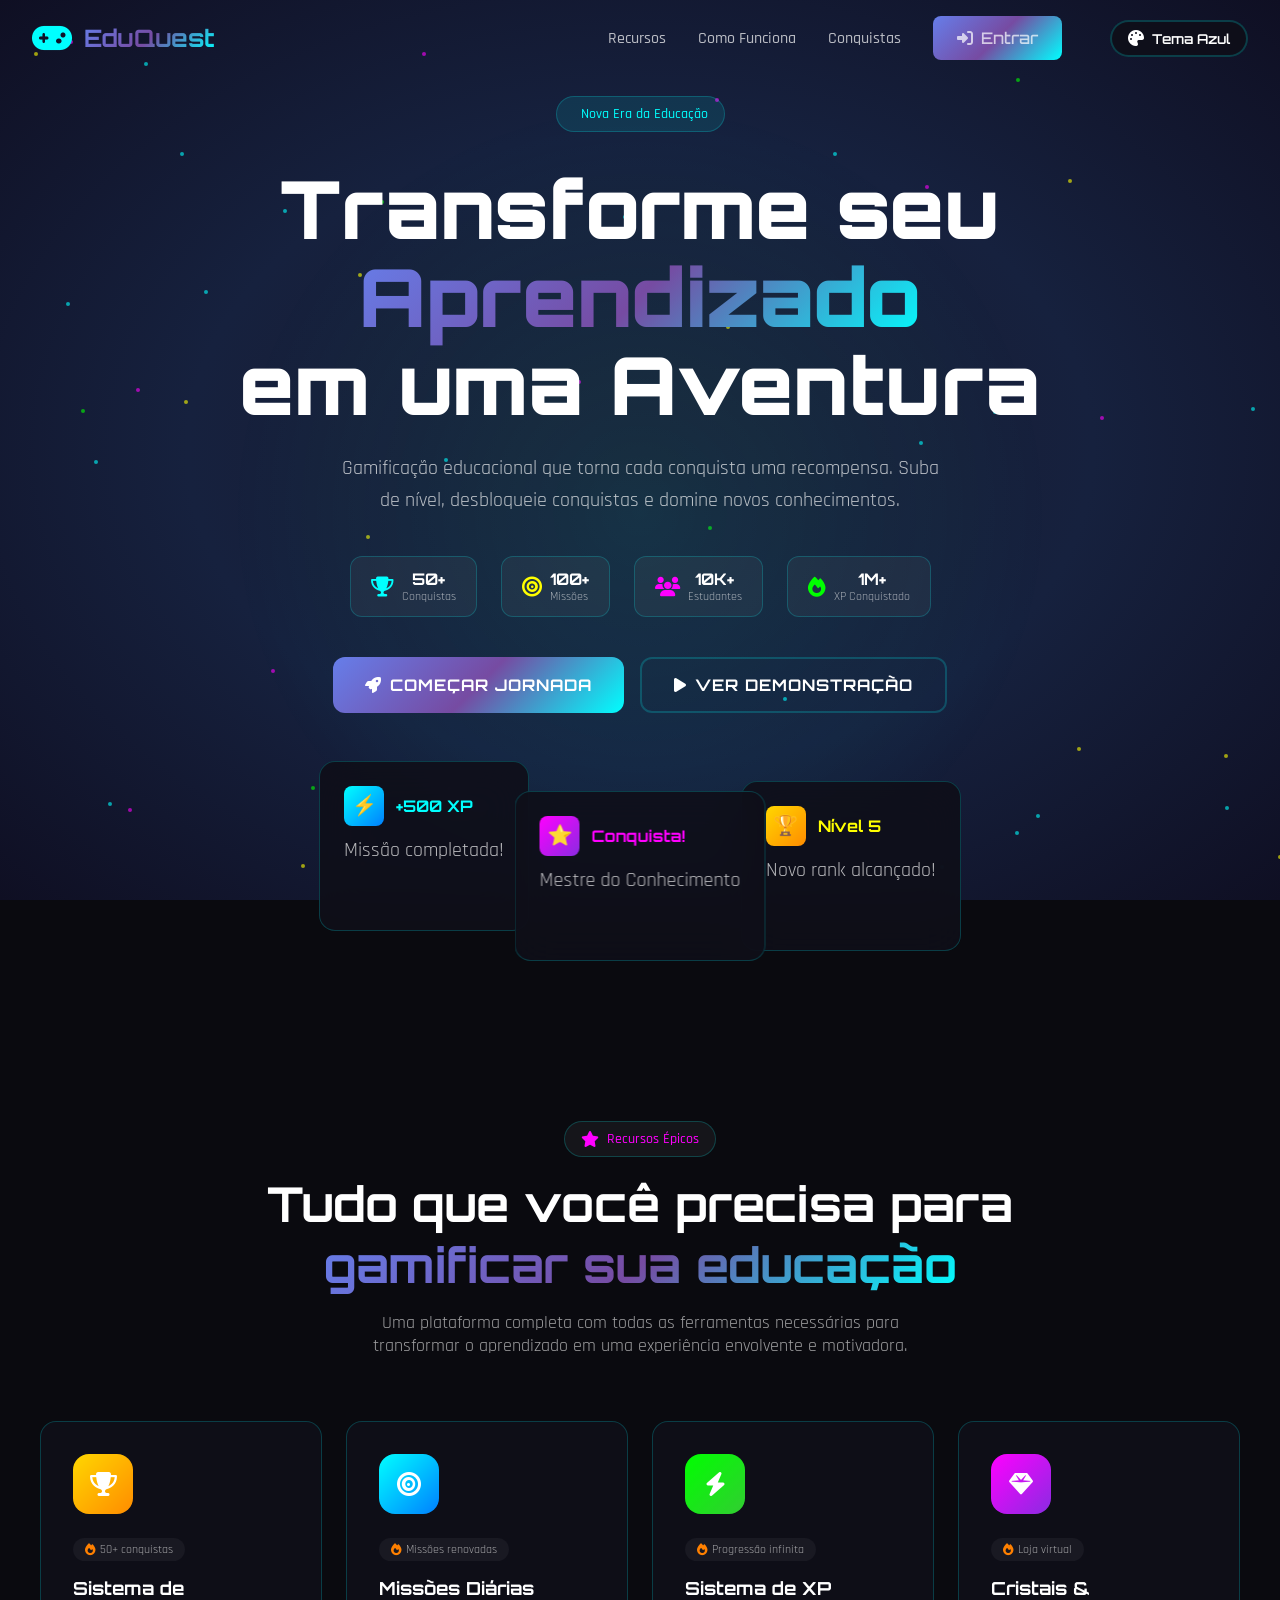
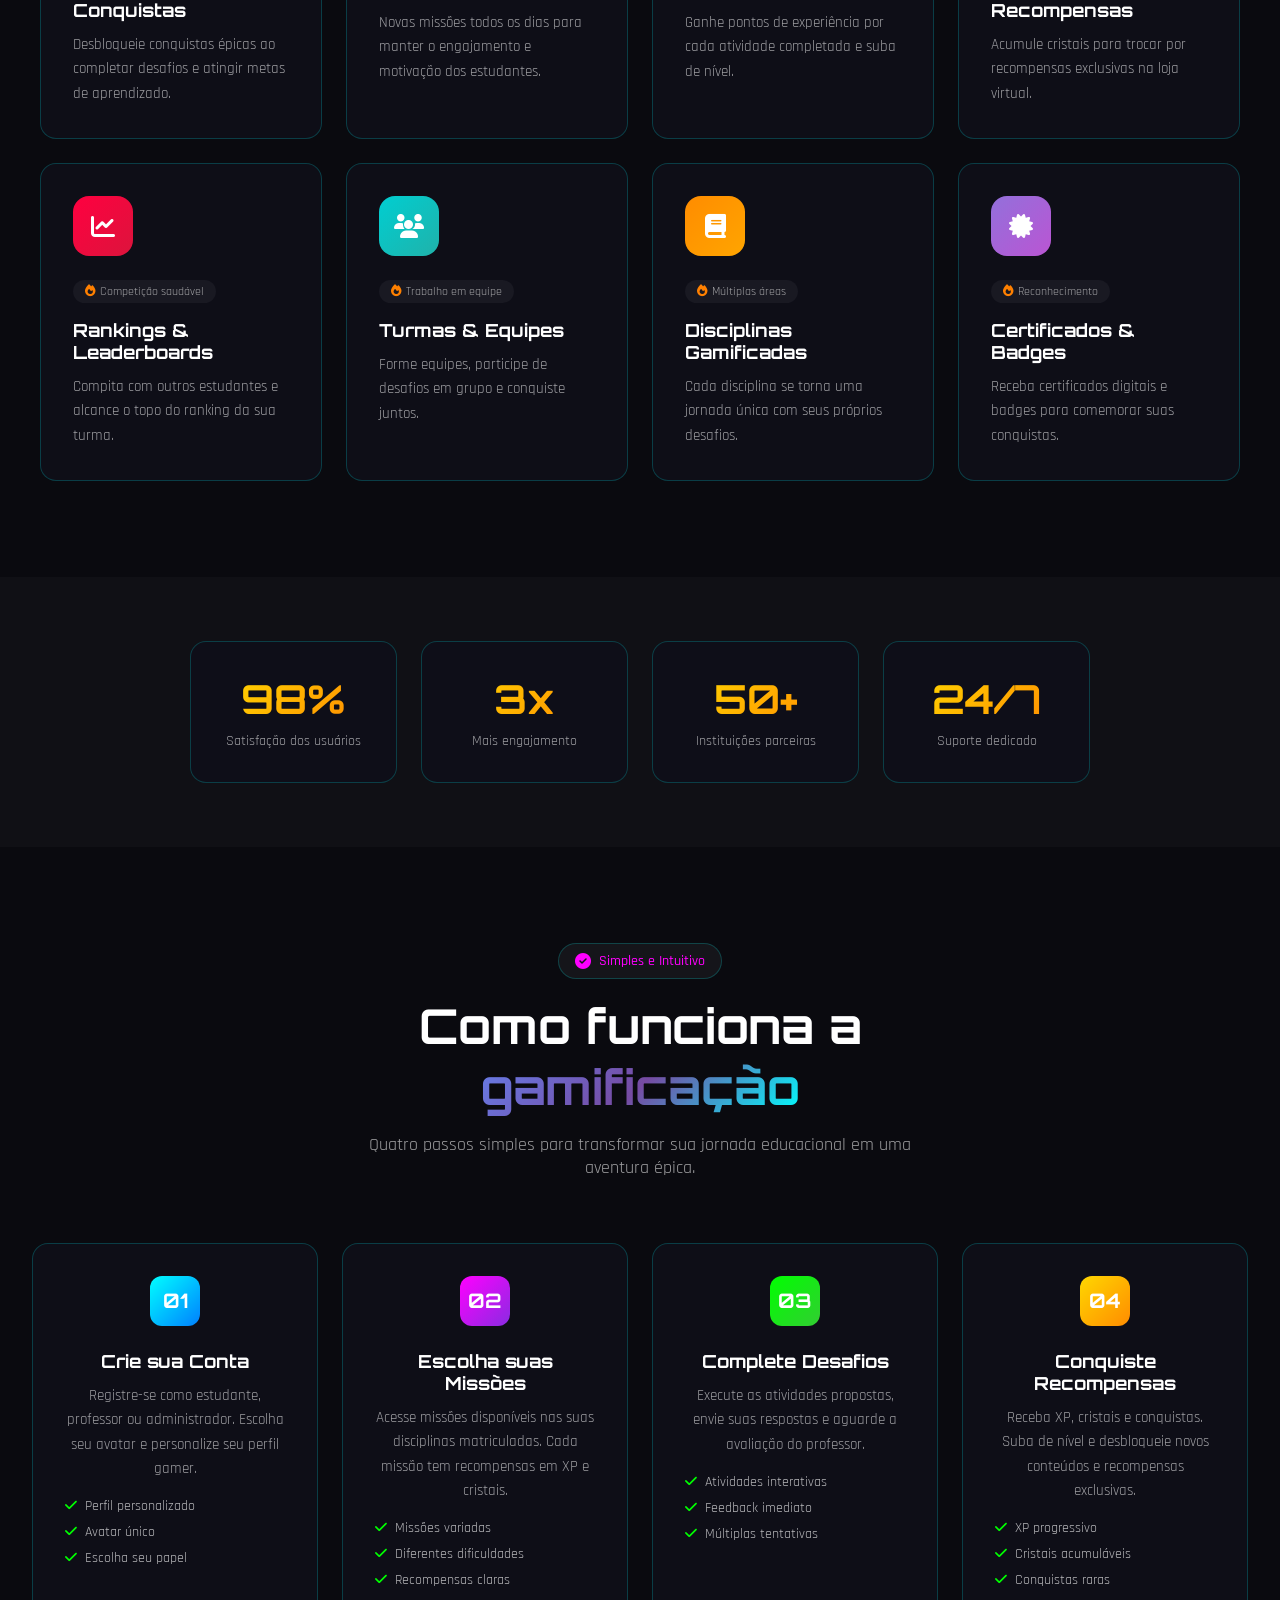
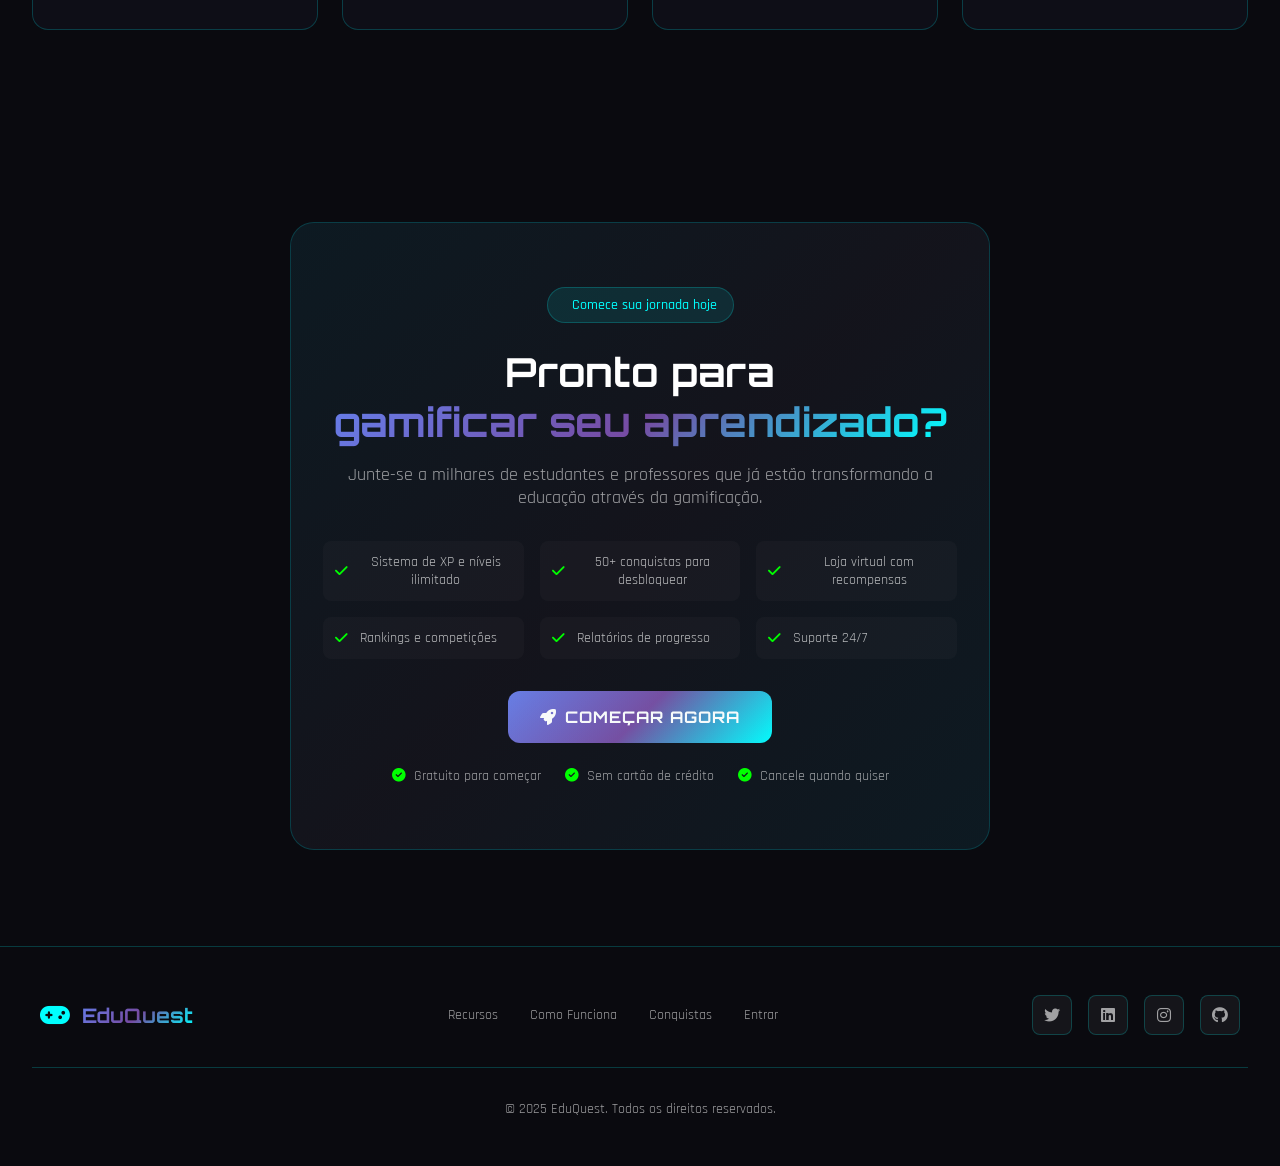
==== static/index.html @ 3d69f69c "Initial commit - EduQuest system" ====
<!DOCTYPE html>
<html lang="pt-BR">
<head>
    <meta charset="UTF-8">
    <meta name="viewport" content="width=device-width, initial-scale=1.0">
    <title>EduQuest - Gamificação Educacional</title>
    <link href="https://fonts.googleapis.com/css2?family=Orbitron:wght@400;500;600;700;800;900&family=Rajdhani:wght@300;400;500;600;700&display=swap" rel="stylesheet">
    <link rel="stylesheet" href="https://cdnjs.cloudflare.com/ajax/libs/font-awesome/6.4.0/css/all.min.css">
    <style>
        /* ==================== THEME VARIABLES ==================== */

        @import url('https://fonts.googleapis.com/css2?family=Orbitron:wght@400;500;600;700;800;900&family=Rajdhani:wght@300;400;500;600;700&display=swap');

        :root {
            /* Default Blue Theme */
            --primary-neon: #00ffff;
            --secondary-neon: #ff00ff;
            --accent-neon: #ffff00;
            --success-neon: #00ff00;
            --danger-neon: #ff0040;
            --warning-neon: #ff8000;
            --bg-dark: #0a0a0f;
            --bg-darker: #050508;
            --bg-card: rgba(15, 15, 25, 0.9);
            --text-primary: #ffffff;
            --text-secondary: rgba(255, 255, 255, 0.7);
            --text-muted: rgba(255, 255, 255, 0.6);
            --border-color: rgba(0, 255, 255, 0.2);
            --gradient-primary: linear-gradient(135deg, #667eea 0%, #764ba2 50%, #00ffff 100%);
            --gradient-gold: linear-gradient(135deg, #ffd700, #ff8c00);
            --gradient-cyan: linear-gradient(135deg, #00ffff, #0080ff);
            --gradient-green: linear-gradient(135deg, #00ff00, #32cd32);
            --gradient-purple: linear-gradient(135deg, #ff00ff, #8a2be2);
            --gradient-red: linear-gradient(135deg, #ff0040, #dc143c);
            --gradient-teal: linear-gradient(135deg, #00ced1, #20b2aa);
            --gradient-orange: linear-gradient(135deg, #ff8c00, #ffa500);
            --gradient-violet: linear-gradient(135deg, #9370db, #ba55d3);
            --bg-particles: radial-gradient(ellipse at center, #1a1a2e 0%, #16213e 50%, #0f0f23 100%);
            --hero-glow: rgba(0, 255, 255, 0.1);
            --font-primary: 'Orbitron', monospace;
            --font-secondary: 'Rajdhani', sans-serif;
        }

        /* Military Brazil Theme */
        [data-theme="military"] {
            --primary-neon: #00C853;
            --secondary-neon: #FFEA00;
            --accent-neon: #FFEA00;
            --success-neon: #00C853;
            --danger-neon: #8B0000;
            --warning-neon: #D2691E;
            --bg-dark: #1a2612;
            --bg-darker: #0f140a;
            --bg-card: rgba(35, 50, 25, 0.9);
            --text-primary: #ffffff;
            --text-secondary: rgba(255, 255, 255, 0.85);
            --text-muted: rgba(255, 255, 255, 0.75);
            --border-color: rgba(0, 200, 83, 0.6);
            --gradient-primary: linear-gradient(135deg, #00C853 0%, #007A33 50%, #FFEA00 100%);
            --gradient-gold: linear-gradient(135deg, #FFEA00, #D4A017);
            --gradient-cyan: linear-gradient(135deg, #00C853, #6B8E3B);
            --gradient-green: linear-gradient(135deg, #00C853, #00ff41);
            --gradient-purple: linear-gradient(135deg, #A65E2E, #7A5230);
            --gradient-red: linear-gradient(135deg, #8B0000, #A52A2A);
            --gradient-teal: linear-gradient(135deg, #6B8E3B, #4B5320);
            --gradient-orange: linear-gradient(135deg, #D2691E, #D2B48C);
            --gradient-violet: linear-gradient(135deg, #8B7355, #A0522D);
            --bg-particles: radial-gradient(ellipse at center, #2a3e2a 0%, #1a2a1a 50%, #0f1a0f 100%);
            --hero-glow: rgba(0, 200, 83, 0.25);
        }

        /* Light Theme */
        [data-theme="light"] {
            --primary-neon: #00A651;
            --secondary-neon: #FFD700;
            --accent-neon: #FFD700;
            --success-neon: #00A651;
            --danger-neon: #CD5C5C;
            --warning-neon: #D2691E;
            --bg-dark: #F5F5DC;
            --bg-darker: #E8E4C9;
            --bg-card: rgba(255, 255, 250, 0.95);
            --text-primary: #2C3E2C;
            --text-secondary: rgba(44, 62, 44, 0.85);
            --text-muted: rgba(44, 62, 44, 0.75);
            --border-color: rgba(0, 166, 81, 0.3);
            --gradient-primary: linear-gradient(135deg, #00A651 0%, #007A33 40%, #FFD700 100%);
            --gradient-gold: linear-gradient(135deg, #FFD700, #FFED4A);
            --gradient-cyan: linear-gradient(135deg, #00A651, #6B8E23);
            --gradient-green: linear-gradient(135deg, #00A651, #00D46A);
            --gradient-purple: linear-gradient(135deg, #A0522D, #8B7355);
            --gradient-red: linear-gradient(135deg, #CD5C5C, #A0522D);
            --gradient-teal: linear-gradient(135deg, #6B8E23, #9ACD32);
            --gradient-orange: linear-gradient(135deg, #D2691E, #F4A460);
            --gradient-violet: linear-gradient(135deg, #C3B091, #D2B48C);
            --bg-particles: linear-gradient(135deg, #F5F5DC 0%, #E8E4C9 25%, #D4C4A0 50%, #C3B091 75%, #B8A88A 100%);
            --hero-glow: rgba(0, 166, 81, 0.15);
        }

        * {
            margin: 0;
            padding: 0;
            box-sizing: border-box;
        }

        html {
            scroll-behavior: smooth;
        }

        body {
            font-family: var(--font-secondary);
            background: var(--bg-dark);
            color: var(--text-primary);
            overflow-x: hidden;
            min-height: 100vh;
            transition: background 0.5s ease, color 0.5s ease;
        }

        /* ==================== THEME TOGGLE BUTTON ==================== */
        .theme-toggle {
            background: var(--bg-card);
            border: 2px solid var(--border-color);
            border-radius: 50px;
            padding: 0.5rem 1rem;
            cursor: pointer;
            display: flex;
            align-items: center;
            gap: 0.5rem;
            font-family: var(--font-primary);
            font-size: 0.85rem;
            font-weight: 600;
            color: var(--text-primary);
            transition: all 0.3s ease;
            backdrop-filter: blur(10px);
            margin-left: 1rem;
        }

        .theme-toggle:hover {
            transform: scale(1.05);
            box-shadow: 0 0 20px var(--border-color);
        }

        .theme-toggle i {
            font-size: 1rem;
        }

        /* ==================== PARTICLES BACKGROUND ==================== */
        .particles-container {
            position: fixed;
            top: 0;
            left: 0;
            width: 100%;
            height: 100%;
            z-index: 0;
            pointer-events: none;
            background: var(--bg-particles);
            transition: background 0.5s ease;
        }

        .particle {
            position: absolute;
            width: 4px;
            height: 4px;
            background: var(--primary-neon);
            border-radius: 50%;
            opacity: 0.6;
            animation: float 6s ease-in-out infinite;
        }

        @keyframes float {
            0%, 100% { transform: translateY(0px); opacity: 0.6; }
            50% { transform: translateY(-20px); opacity: 1; }
        }

        /* ==================== NAVIGATION ==================== */
        nav {
            position: fixed;
            top: 0;
            left: 0;
            right: 0;
            z-index: 50;
            transition: all 0.5s ease;
            padding: 1rem 2rem;
        }

        nav.scrolled {
            background: var(--bg-card);
            backdrop-filter: blur(20px);
            border-bottom: 1px solid var(--border-color);
        }

        .nav-container {
            max-width: 1400px;
            margin: 0 auto;
            display: flex;
            align-items: center;
            justify-content: space-between;
        }

        .logo {
            display: flex;
            align-items: center;
            gap: 0.75rem;
        }

        .logo i {
            font-size: 2rem;
            color: var(--primary-neon);
            animation: pulse 2s ease-in-out infinite;
        }

        @keyframes pulse {
            0%, 100% { transform: scale(1); }
            50% { transform: scale(1.1); }
        }

        .logo span {
            font-family: var(--font-primary);
            font-size: 1.5rem;
            font-weight: 700;
            background: var(--gradient-primary);
            -webkit-background-clip: text;
            background-clip: text;
            -webkit-text-fill-color: transparent;
        }

        .nav-links {
            display: flex;
            align-items: center;
            gap: 2rem;
        }

        .nav-links a {
            color: var(--text-secondary);
            text-decoration: none;
            font-weight: 500;
            transition: all 0.3s ease;
            position: relative;
        }

        .nav-links a:hover {
            color: var(--primary-neon);
        }

        .nav-links a::after {
            content: '';
            position: absolute;
            bottom: -5px;
            left: 0;
            width: 0;
            height: 2px;
            background: var(--primary-neon);
            transition: width 0.3s ease;
        }

        .nav-links a:hover::after {
            width: 100%;
        }

        .btn-login {
            padding: 0.75rem 1.5rem;
            background: var(--gradient-primary);
            color: #fff;
            border: none;
            border-radius: 0.5rem;
            font-family: var(--font-primary);
            font-weight: 600;
            text-decoration: none;
            display: inline-flex;
            align-items: center;
            gap: 0.5rem;
            transition: all 0.3s ease;
            cursor: pointer;
        }

        .btn-login:hover {
            box-shadow: 0 0 30px var(--border-color);
            transform: translateY(-2px);
        }

        /* ==================== HERO SECTION ==================== */
        .hero {
            min-height: 100vh;
            display: flex;
            align-items: center;
            justify-content: center;
            position: relative;
            padding: 6rem 2rem 4rem;
            overflow: hidden;
        }

        .hero::before {
            content: '';
            position: absolute;
            top: 0;
            left: 0;
            right: 0;
            bottom: 0;
            background: radial-gradient(circle at 50% 50%, var(--hero-glow) 0%, transparent 50%);
            pointer-events: none;
        }

        .hero-content {
            text-align: center;
            max-width: 900px;
            position: relative;
            z-index: 1;
        }

        .hero-badge {
            display: inline-flex;
            align-items: center;
            gap: 0.5rem;
            padding: 0.5rem 1rem;
            background: var(--hero-glow);
            border: 1px solid var(--border-color);
            border-radius: 2rem;
            margin-bottom: 2rem;
            animation: fadeInUp 0.8s ease;
        }

        .hero-badge i {
            color: var(--primary-neon);
        }

        .hero-badge span {
            font-size: 0.9rem;
            color: var(--primary-neon);
            font-weight: 500;
        }

        .hero h1 {
            font-family: var(--font-primary);
            font-size: clamp(2.5rem, 8vw, 5rem);
            font-weight: 900;
            margin-bottom: 1.5rem;
            line-height: 1.1;
            animation: fadeInUp 0.8s ease 0.1s both;
        }

        .hero h1 .gradient-text {
            background: var(--gradient-primary);
            -webkit-background-clip: text;
            background-clip: text;
            -webkit-text-fill-color: transparent;
            animation: neonFlicker 2s infinite;
        }

        @keyframes neonFlicker {
            0%, 100% { opacity: 1; }
            50% { opacity: 0.9; }
            75% { opacity: 0.95; }
        }

        .hero p {
            font-size: 1.25rem;
            color: var(--text-secondary);
            max-width: 600px;
            margin: 0 auto 2.5rem;
            line-height: 1.6;
            animation: fadeInUp 0.8s ease 0.2s both;
        }

        .hero-stats {
            display: flex;
            justify-content: center;
            gap: 1.5rem;
            margin-bottom: 2.5rem;
            flex-wrap: wrap;
            animation: fadeInUp 0.8s ease 0.3s both;
        }

        .hero-stat {
            display: flex;
            align-items: center;
            gap: 0.5rem;
            padding: 0.75rem 1.25rem;
            background: rgba(128, 128, 128, 0.1);
            border: 1px solid var(--border-color);
            border-radius: 0.75rem;
        }

        .hero-stat i {
            font-size: 1.25rem;
        }

        .hero-stat:nth-child(1) i { color: var(--primary-neon); }
        .hero-stat:nth-child(2) i { color: var(--accent-neon); }
        .hero-stat:nth-child(3) i { color: var(--secondary-neon); }
        .hero-stat:nth-child(4) i { color: var(--success-neon); }

        .hero-stat .value {
            font-family: var(--font-primary);
            font-weight: 700;
            font-size: 1rem;
        }

        .hero-stat .label {
            font-size: 0.75rem;
            color: var(--text-muted);
        }

        .hero-buttons {
            display: flex;
            justify-content: center;
            gap: 1rem;
            flex-wrap: wrap;
            animation: fadeInUp 0.8s ease 0.4s both;
        }

        .btn-primary {
            padding: 1rem 2rem;
            background: var(--gradient-primary);
            color: #fff;
            border: none;
            border-radius: 0.75rem;
            font-family: var(--font-primary);
            font-weight: 700;
            font-size: 1rem;
            text-decoration: none;
            display: inline-flex;
            align-items: center;
            gap: 0.5rem;
            transition: all 0.3s ease;
            cursor: pointer;
            text-transform: uppercase;
            letter-spacing: 1px;
        }

        .btn-primary:hover {
            box-shadow: 0 10px 40px var(--border-color);
            transform: translateY(-3px);
        }

        .btn-secondary {
            padding: 1rem 2rem;
            background: transparent;
            color: var(--text-primary);
            border: 2px solid var(--border-color);
            border-radius: 0.75rem;
            font-family: var(--font-primary);
            font-weight: 700;
            font-size: 1rem;
            text-decoration: none;
            display: inline-flex;
            align-items: center;
            gap: 0.5rem;
            transition: all 0.3s ease;
            cursor: pointer;
            text-transform: uppercase;
            letter-spacing: 1px;
        }

        .btn-secondary:hover {
            border-color: var(--secondary-neon);
            box-shadow: 0 0 20px var(--border-color);
        }

        /* ==================== FLOATING CARDS ==================== */
        .floating-cards {
            position: relative;
            height: 200px;
            margin-top: 3rem;
            animation: fadeInUp 0.8s ease 0.5s both;
        }

        .float-card {
            position: absolute;
            background: var(--bg-card);
            border: 1px solid var(--border-color);
            border-radius: 1rem;
            padding: 1.5rem;
            backdrop-filter: blur(20px);
            animation: floatCard 6s ease-in-out infinite;
        }

        .float-card:nth-child(1) {
            left: 10%;
            top: 0;
            animation-delay: 0s;
        }

        .float-card:nth-child(2) {
            right: 10%;
            top: 20px;
            animation-delay: 2s;
        }

        .float-card:nth-child(3) {
            left: 50%;
            transform: translateX(-50%);
            bottom: 0;
            animation-delay: 4s;
        }

        @keyframes floatCard {
            0%, 100% { transform: translateY(0); }
            50% { transform: translateY(-20px); }
        }

        .float-card-header {
            display: flex;
            align-items: center;
            gap: 0.75rem;
            margin-bottom: 0.5rem;
        }

        .float-card-icon {
            width: 40px;
            height: 40px;
            border-radius: 0.5rem;
            display: flex;
            align-items: center;
            justify-content: center;
            font-size: 1.25rem;
        }

        .float-card:nth-child(1) .float-card-icon {
            background: var(--gradient-cyan);
        }

        .float-card:nth-child(2) .float-card-icon {
            background: var(--gradient-gold);
        }

        .float-card:nth-child(3) .float-card-icon {
            background: var(--gradient-purple);
        }

        .float-card-title {
            font-family: var(--font-primary);
            font-weight: 700;
            color: var(--primary-neon);
        }

        .float-card-text {
            font-size: 0.875rem;
            color: var(--text-muted);
        }

        /* ==================== FEATURES SECTION ==================== */
        .features {
            padding: 6rem 2rem;
            position: relative;
        }

        .section-header {
            text-align: center;
            margin-bottom: 4rem;
        }

        .section-badge {
            display: inline-flex;
            align-items: center;
            gap: 0.5rem;
            padding: 0.5rem 1rem;
            background: rgba(128, 128, 128, 0.1);
            border: 1px solid var(--border-color);
            border-radius: 2rem;
            margin-bottom: 1rem;
        }

        .section-badge i {
            color: var(--secondary-neon);
        }

        .section-badge span {
            font-size: 0.9rem;
            color: var(--secondary-neon);
            font-weight: 500;
        }

        .section-header h2 {
            font-family: var(--font-primary);
            font-size: clamp(2rem, 5vw, 3rem);
            font-weight: 700;
            margin-bottom: 1rem;
        }

        .section-header h2 span {
            background: var(--gradient-primary);
            -webkit-background-clip: text;
            background-clip: text;
            -webkit-text-fill-color: transparent;
        }

        .section-header p {
            font-size: 1.125rem;
            color: var(--text-muted);
            max-width: 600px;
            margin: 0 auto;
        }

        .features-grid {
            display: grid;
            grid-template-columns: repeat(auto-fit, minmax(280px, 1fr));
            gap: 1.5rem;
            max-width: 1200px;
            margin: 0 auto;
        }

        .feature-card {
            background: var(--bg-card);
            border: 1px solid var(--border-color);
            border-radius: 1rem;
            padding: 2rem;
            transition: all 0.3s ease;
            position: relative;
            overflow: hidden;
        }

        .feature-card:hover {
            border-color: var(--primary-neon);
            box-shadow: 0 10px 40px var(--border-color);
            transform: translateY(-5px);
        }

        .feature-card::before {
            content: '';
            position: absolute;
            inset: 0;
            background: linear-gradient(135deg, var(--card-color) 0%, transparent 100%);
            opacity: 0;
            transition: opacity 0.3s ease;
        }

        .feature-card:hover::before {
            opacity: 0.1;
        }

        .feature-icon {
            width: 60px;
            height: 60px;
            border-radius: 1rem;
            display: flex;
            align-items: center;
            justify-content: center;
            font-size: 1.5rem;
            margin-bottom: 1.5rem;
            position: relative;
            z-index: 1;
        }

        .feature-card:nth-child(1) .feature-icon { background: var(--gradient-gold); }
        .feature-card:nth-child(2) .feature-icon { background: var(--gradient-cyan); }
        .feature-card:nth-child(3) .feature-icon { background: var(--gradient-green); }
        .feature-card:nth-child(4) .feature-icon { background: var(--gradient-purple); }
        .feature-card:nth-child(5) .feature-icon { background: var(--gradient-red); }
        .feature-card:nth-child(6) .feature-icon { background: var(--gradient-teal); }
        .feature-card:nth-child(7) .feature-icon { background: var(--gradient-orange); }
        .feature-card:nth-child(8) .feature-icon { background: var(--gradient-violet); }

        .feature-badge {
            display: inline-flex;
            align-items: center;
            gap: 0.25rem;
            padding: 0.25rem 0.75rem;
            background: rgba(128, 128, 128, 0.1);
            border-radius: 1rem;
            font-size: 0.75rem;
            color: var(--text-muted);
            margin-bottom: 1rem;
        }

        .feature-badge i {
            color: var(--warning-neon);
        }

        .feature-card h3 {
            font-family: var(--font-primary);
            font-size: 1.125rem;
            font-weight: 700;
            margin-bottom: 0.75rem;
            position: relative;
            z-index: 1;
        }

        .feature-card p {
            font-size: 0.95rem;
            color: var(--text-muted);
            line-height: 1.6;
            position: relative;
            z-index: 1;
        }

        /* ==================== STATS SECTION ==================== */
        .stats-section {
            padding: 4rem 2rem;
            background: rgba(128, 128, 128, 0.05);
        }

        .stats-grid {
            display: grid;
            grid-template-columns: repeat(auto-fit, minmax(200px, 1fr));
            gap: 1.5rem;
            max-width: 900px;
            margin: 0 auto;
        }

        .stat-card {
            text-align: center;
            padding: 2rem;
            background: var(--bg-card);
            border: 1px solid var(--border-color);
            border-radius: 1rem;
        }

        .stat-card .value {
            font-family: var(--font-primary);
            font-size: 2.5rem;
            font-weight: 700;
            background: var(--gradient-gold);
            -webkit-background-clip: text;
            background-clip: text;
            -webkit-text-fill-color: transparent;
            margin-bottom: 0.5rem;
        }

        .stat-card .label {
            font-size: 0.9rem;
            color: var(--text-muted);
        }

        /* ==================== HOW IT WORKS ==================== */
        .how-it-works {
            padding: 6rem 2rem;
            position: relative;
        }

        .steps-container {
            max-width: 1000px;
            margin: 0 auto;
        }

        .steps-grid {
            display: grid;
            grid-template-columns: repeat(auto-fit, minmax(250px, 1fr));
            gap: 1.5rem;
            margin-top: 3rem;
        }

        .step-card {
            background: var(--bg-card);
            border: 1px solid var(--border-color);
            border-radius: 1rem;
            padding: 2rem;
            text-align: center;
            transition: all 0.3s ease;
        }

        .step-card:hover {
            border-color: var(--primary-neon);
            transform: translateY(-5px);
        }

        .step-number {
            width: 50px;
            height: 50px;
            background: var(--gradient-cyan);
            border-radius: 0.75rem;
            display: flex;
            align-items: center;
            justify-content: center;
            font-family: var(--font-primary);
            font-weight: 700;
            font-size: 1.25rem;
            margin: 0 auto 1.5rem;
        }

        .step-card h3 {
            font-family: var(--font-primary);
            font-size: 1.125rem;
            font-weight: 700;
            margin-bottom: 0.75rem;
        }

        .step-card p {
            font-size: 0.95rem;
            color: var(--text-muted);
            line-height: 1.6;
        }

        .step-features {
            margin-top: 1rem;
            text-align: left;
        }

        .step-feature {
            display: flex;
            align-items: center;
            gap: 0.5rem;
            font-size: 0.85rem;
            color: var(--text-secondary);
            margin-bottom: 0.5rem;
        }

        .step-feature i {
            color: var(--success-neon);
        }

        /* ==================== CTA SECTION ==================== */
        .cta-section {
            padding: 6rem 2rem;
            position: relative;
        }

        .cta-container {
            max-width: 700px;
            margin: 0 auto;
            text-align: center;
            background: var(--bg-card);
            border: 1px solid var(--border-color);
            border-radius: 1.5rem;
            padding: 4rem 2rem;
            position: relative;
            overflow: hidden;
        }

        .cta-container::before {
            content: '';
            position: absolute;
            inset: 0;
            background: linear-gradient(135deg, var(--hero-glow), rgba(128, 128, 128, 0.1), var(--hero-glow));
            opacity: 0.5;
        }

        .cta-badge {
            display: inline-flex;
            align-items: center;
            gap: 0.5rem;
            padding: 0.5rem 1rem;
            background: var(--hero-glow);
            border: 1px solid var(--border-color);
            border-radius: 2rem;
            margin-bottom: 1.5rem;
            position: relative;
            z-index: 1;
        }

        .cta-badge i {
            color: var(--primary-neon);
        }

        .cta-badge span {
            font-size: 0.9rem;
            color: var(--primary-neon);
            font-weight: 500;
        }

        .cta-container h2 {
            font-family: var(--font-primary);
            font-size: clamp(1.75rem, 4vw, 2.5rem);
            font-weight: 700;
            margin-bottom: 1rem;
            position: relative;
            z-index: 1;
        }

        .cta-container h2 span {
            background: var(--gradient-primary);
            -webkit-background-clip: text;
            background-clip: text;
            -webkit-text-fill-color: transparent;
        }

        .cta-container > p {
            font-size: 1.125rem;
            color: var(--text-muted);
            margin-bottom: 2rem;
            position: relative;
            z-index: 1;
        }

        .cta-benefits {
            display: grid;
            grid-template-columns: repeat(auto-fit, minmax(200px, 1fr));
            gap: 1rem;
            margin-bottom: 2rem;
            position: relative;
            z-index: 1;
        }

        .cta-benefit {
            display: flex;
            align-items: center;
            gap: 0.75rem;
            padding: 0.75rem;
            background: rgba(128, 128, 128, 0.05);
            border-radius: 0.5rem;
            font-size: 0.9rem;
            color: var(--text-secondary);
        }

        .cta-benefit i {
            color: var(--success-neon);
        }

        .cta-form {
            display: flex;
            gap: 1rem;
            max-width: 400px;
            margin: 0 auto 1.5rem;
            position: relative;
            z-index: 1;
        }

        .cta-form input {
            flex: 1;
            padding: 1rem 1.25rem;
            background: rgba(128, 128, 128, 0.1);
            border: 1px solid var(--border-color);
            border-radius: 0.75rem;
            color: var(--text-primary);
            font-size: 1rem;
        }

        .cta-form input::placeholder {
            color: var(--text-muted);
        }

        .cta-form input:focus {
            outline: none;
            border-color: var(--primary-neon);
        }

        .cta-trust {
            display: flex;
            justify-content: center;
            gap: 1.5rem;
            flex-wrap: wrap;
            position: relative;
            z-index: 1;
        }

        .cta-trust span {
            display: flex;
            align-items: center;
            gap: 0.5rem;
            font-size: 0.85rem;
            color: var(--text-muted);
        }

        .cta-trust i {
            color: var(--success-neon);
        }

        /* ==================== FOOTER ==================== */
        footer {
            padding: 3rem 2rem;
            border-top: 1px solid var(--border-color);
        }

        .footer-content {
            max-width: 1200px;
            margin: 0 auto;
            display: flex;
            justify-content: space-between;
            align-items: center;
            flex-wrap: wrap;
            gap: 1.5rem;
        }

        .footer-logo {
            display: flex;
            align-items: center;
            gap: 0.75rem;
        }

        .footer-logo i {
            font-size: 1.5rem;
            color: var(--primary-neon);
        }

        .footer-logo span {
            font-family: var(--font-primary);
            font-size: 1.25rem;
            font-weight: 700;
            background: var(--gradient-primary);
            -webkit-background-clip: text;
            background-clip: text;
            -webkit-text-fill-color: transparent;
        }

        .footer-links {
            display: flex;
            gap: 2rem;
        }

        .footer-links a {
            color: var(--text-muted);
            text-decoration: none;
            font-size: 0.9rem;
            transition: color 0.3s ease;
        }

        .footer-links a:hover {
            color: var(--primary-neon);
        }

        .footer-social {
            display: flex;
            gap: 1rem;
        }

        .footer-social a {
            width: 40px;
            height: 40px;
            background: rgba(128, 128, 128, 0.1);
            border: 1px solid var(--border-color);
            border-radius: 0.5rem;
            display: flex;
            align-items: center;
            justify-content: center;
            color: var(--text-muted);
            text-decoration: none;
            transition: all 0.3s ease;
        }

        .footer-social a:hover {
            border-color: var(--primary-neon);
            color: var(--primary-neon);
        }

        .footer-bottom {
            text-align: center;
            padding-top: 2rem;
            margin-top: 2rem;
            border-top: 1px solid var(--border-color);
            color: var(--text-muted);
            font-size: 0.85rem;
        }

        /* ==================== ANIMATIONS ==================== */
        @keyframes fadeInUp {
            from {
                opacity: 0;
                transform: translateY(30px);
            }
            to {
                opacity: 1;
                transform: translateY(0);
            }
        }

        /* ==================== RESPONSIVE ==================== */
        @media (max-width: 768px) {
            .nav-links {
                display: none;
            }

            .hero {
                padding: 5rem 1.5rem 3rem;
            }

            .hero-stats {
                gap: 0.75rem;
            }

            .hero-stat {
                padding: 0.5rem 0.75rem;
            }

            .hero-buttons {
                flex-direction: column;
                align-items: center;
            }

            .floating-cards {
                display: none;
            }

            .features,
            .how-it-works,
            .cta-section {
                padding: 4rem 1.5rem;
            }

            .cta-form {
                flex-direction: column;
            }

            .footer-content {
                flex-direction: column;
                text-align: center;
            }

            .footer-links {
                flex-wrap: wrap;
                justify-content: center;
            }
        }

        /* ==================== SCROLLBAR ==================== */
        ::-webkit-scrollbar {
            width: 8px;
        }

        ::-webkit-scrollbar-track {
            background: var(--bg-darker);
        }

        ::-webkit-scrollbar-thumb {
            background: var(--gradient-primary);
            border-radius: 4px;
        }

        ::-webkit-scrollbar-thumb:hover {
            background: var(--primary-neon);
        }

        /* ==================== SELECTION ==================== */
        ::selection {
            background: var(--primary-neon);
            color: var(--bg-dark);
        }
    </style>
</head>
<body>
    <!-- Particles Background -->
    <div id="particles-container" class="particles-container"></div>

    <!-- Navigation -->
    <nav id="navbar">
        <div class="nav-container">
            <div class="logo">
                <i class="fas fa-gamepad"></i>
                <span>EduQuest</span>
            </div>
            <div class="nav-links">
                <a href="#features">Recursos</a>
                <a href="#how-it-works">Como Funciona</a>
                <a href="#achievements">Conquistas</a>
                <a href="app/index.html" class="btn-login">
                    <i class="fas fa-sign-in-alt"></i> Entrar
                </a>
                <button class="theme-toggle" id="themeToggle" onclick="toggleTheme()">
                    <i class="fas fa-palette"></i>
                    <span id="themeText">Tema Azul</span>
                </button>
            </div>
        </div>
    </nav>

    <!-- Hero Section -->
    <section class="hero">
        <div class="hero-content">
            <div class="hero-badge">
                <i class="fas fa-sparkles"></i>
                <span id="heroBadgeText">Nova Era da Educação</span>
            </div>

            <h1>
                <span id="heroTitle1">Transforme seu</span><br>
                <span class="gradient-text" id="heroTitle2">Aprendizado</span><br>
                <span id="heroTitle3">em uma Aventura</span>
            </h1>

            <p>Gamificação educacional que torna cada conquista uma recompensa. Suba de nível, desbloqueie conquistas e domine novos conhecimentos.</p>

            <div class="hero-stats">
                <div class="hero-stat">
                    <i class="fas fa-trophy"></i>
                    <div>
                        <div class="value">50+</div>
                        <div class="label">Conquistas</div>
                    </div>
                </div>
                <div class="hero-stat">
                    <i class="fas fa-bullseye"></i>
                    <div>
                        <div class="value">100+</div>
                        <div class="label">Missões</div>
                    </div>
                </div>
                <div class="hero-stat">
                    <i class="fas fa-users"></i>
                    <div>
                        <div class="value">10K+</div>
                        <div class="label">Estudantes</div>
                    </div>
                </div>
                <div class="hero-stat">
                    <i class="fas fa-fire"></i>
                    <div>
                        <div class="value">1M+</div>
                        <div class="label">XP Conquistado</div>
                    </div>
                </div>
            </div>

            <div class="hero-buttons">
                <a href="app/index.html" class="btn-primary">
                    <i class="fas fa-rocket"></i> Começar Jornada
                </a>
                <a href="#features" class="btn-secondary">
                    <i class="fas fa-play"></i> Ver Demonstração
                </a>
            </div>

            <!-- Floating Cards -->
            <div class="floating-cards">
                <div class="float-card">
                    <div class="float-card-header">
                        <div class="float-card-icon">⚡</div>
                        <span class="float-card-title">+500 XP</span>
                    </div>
                    <p class="float-card-text">Missão completada!</p>
                </div>
                <div class="float-card">
                    <div class="float-card-header">
                        <div class="float-card-icon">🏆</div>
                        <span class="float-card-title" style="color: var(--accent-neon);">Nível 5</span>
                    </div>
                    <p class="float-card-text">Novo rank alcançado!</p>
                </div>
                <div class="float-card">
                    <div class="float-card-header">
                        <div class="float-card-icon">⭐</div>
                        <span class="float-card-title" style="color: var(--secondary-neon);">Conquista!</span>
                    </div>
                    <p class="float-card-text">Mestre do Conhecimento</p>
                </div>
            </div>
        </div>
    </section>

    <!-- Features Section -->
    <section class="features" id="features">
        <div class="section-header">
            <div class="section-badge">
                <i class="fas fa-star"></i>
                <span>Recursos Épicos</span>
            </div>
            <h2>
                Tudo que você precisa para<br>
                <span>gamificar sua educação</span>
            </h2>
            <p>Uma plataforma completa com todas as ferramentas necessárias para transformar o aprendizado em uma experiência envolvente e motivadora.</p>
        </div>

        <div class="features-grid">
            <div class="feature-card">
                <div class="feature-icon">
                    <i class="fas fa-trophy"></i>
                </div>
                <div class="feature-badge">
                    <i class="fas fa-fire"></i>
                    <span>50+ conquistas</span>
                </div>
                <h3>Sistema de Conquistas</h3>
                <p>Desbloqueie conquistas épicas ao completar desafios e atingir metas de aprendizado.</p>
            </div>

            <div class="feature-card">
                <div class="feature-icon">
                    <i class="fas fa-bullseye"></i>
                </div>
                <div class="feature-badge">
                    <i class="fas fa-fire"></i>
                    <span>Missões renovadas</span>
                </div>
                <h3>Missões Diárias</h3>
                <p>Novas missões todos os dias para manter o engajamento e motivação dos estudantes.</p>
            </div>

            <div class="feature-card">
                <div class="feature-icon">
                    <i class="fas fa-bolt"></i>
                </div>
                <div class="feature-badge">
                    <i class="fas fa-fire"></i>
                    <span>Progressão infinita</span>
                </div>
                <h3>Sistema de XP</h3>
                <p>Ganhe pontos de experiência por cada atividade completada e suba de nível.</p>
            </div>

            <div class="feature-card">
                <div class="feature-icon">
                    <i class="fas fa-gem"></i>
                </div>
                <div class="feature-badge">
                    <i class="fas fa-fire"></i>
                    <span>Loja virtual</span>
                </div>
                <h3>Cristais & Recompensas</h3>
                <p>Acumule cristais para trocar por recompensas exclusivas na loja virtual.</p>
            </div>

            <div class="feature-card">
                <div class="feature-icon">
                    <i class="fas fa-chart-line"></i>
                </div>
                <div class="feature-badge">
                    <i class="fas fa-fire"></i>
                    <span>Competição saudável</span>
                </div>
                <h3>Rankings & Leaderboards</h3>
                <p>Compita com outros estudantes e alcance o topo do ranking da sua turma.</p>
            </div>

            <div class="feature-card">
                <div class="feature-icon">
                    <i class="fas fa-users"></i>
                </div>
                <div class="feature-badge">
                    <i class="fas fa-fire"></i>
                    <span>Trabalho em equipe</span>
                </div>
                <h3>Turmas & Equipes</h3>
                <p>Forme equipes, participe de desafios em grupo e conquiste juntos.</p>
            </div>

            <div class="feature-card">
                <div class="feature-icon">
                    <i class="fas fa-book"></i>
                </div>
                <div class="feature-badge">
                    <i class="fas fa-fire"></i>
                    <span>Múltiplas áreas</span>
                </div>
                <h3>Disciplinas Gamificadas</h3>
                <p>Cada disciplina se torna uma jornada única com seus próprios desafios.</p>
            </div>

            <div class="feature-card">
                <div class="feature-icon">
                    <i class="fas fa-certificate"></i>
                </div>
                <div class="feature-badge">
                    <i class="fas fa-fire"></i>
                    <span>Reconhecimento</span>
                </div>
                <h3>Certificados & Badges</h3>
                <p>Receba certificados digitais e badges para comemorar suas conquistas.</p>
            </div>
        </div>
    </section>

    <!-- Stats Section -->
    <section class="stats-section">
        <div class="stats-grid">
            <div class="stat-card">
                <div class="value">98%</div>
                <div class="label">Satisfação dos usuários</div>
            </div>
            <div class="stat-card">
                <div class="value">3x</div>
                <div class="label">Mais engajamento</div>
            </div>
            <div class="stat-card">
                <div class="value">50+</div>
                <div class="label">Instituições parceiras</div>
            </div>
            <div class="stat-card">
                <div class="value">24/7</div>
                <div class="label">Suporte dedicado</div>
            </div>
        </div>
    </section>

    <!-- How It Works Section -->
    <section class="how-it-works" id="how-it-works">
        <div class="section-header">
            <div class="section-badge">
                <i class="fas fa-check-circle"></i>
                <span>Simples e Intuitivo</span>
            </div>
            <h2>
                Como funciona a<br>
                <span>gamificação</span>
            </h2>
            <p>Quatro passos simples para transformar sua jornada educacional em uma aventura épica.</p>
        </div>

        <div class="steps-grid">
            <div class="step-card">
                <div class="step-number">01</div>
                <h3>Crie sua Conta</h3>
                <p>Registre-se como estudante, professor ou administrador. Escolha seu avatar e personalize seu perfil gamer.</p>
                <div class="step-features">
                    <div class="step-feature">
                        <i class="fas fa-check"></i>
                        <span>Perfil personalizado</span>
                    </div>
                    <div class="step-feature">
                        <i class="fas fa-check"></i>
                        <span>Avatar único</span>
                    </div>
                    <div class="step-feature">
                        <i class="fas fa-check"></i>
                        <span>Escolha seu papel</span>
                    </div>
                </div>
            </div>

            <div class="step-card">
                <div class="step-number" style="background: var(--gradient-purple);">02</div>
                <h3>Escolha suas Missões</h3>
                <p>Acesse missões disponíveis nas suas disciplinas matriculadas. Cada missão tem recompensas em XP e cristais.</p>
                <div class="step-features">
                    <div class="step-feature">
                        <i class="fas fa-check"></i>
                        <span>Missões variadas</span>
                    </div>
                    <div class="step-feature">
                        <i class="fas fa-check"></i>
                        <span>Diferentes dificuldades</span>
                    </div>
                    <div class="step-feature">
                        <i class="fas fa-check"></i>
                        <span>Recompensas claras</span>
                    </div>
                </div>
            </div>

            <div class="step-card">
                <div class="step-number" style="background: var(--gradient-green);">03</div>
                <h3>Complete Desafios</h3>
                <p>Execute as atividades propostas, envie suas respostas e aguarde a avaliação do professor.</p>
                <div class="step-features">
                    <div class="step-feature">
                        <i class="fas fa-check"></i>
                        <span>Atividades interativas</span>
                    </div>
                    <div class="step-feature">
                        <i class="fas fa-check"></i>
                        <span>Feedback imediato</span>
                    </div>
                    <div class="step-feature">
                        <i class="fas fa-check"></i>
                        <span>Múltiplas tentativas</span>
                    </div>
                </div>
            </div>

            <div class="step-card">
                <div class="step-number" style="background: var(--gradient-gold);">04</div>
                <h3>Conquiste Recompensas</h3>
                <p>Receba XP, cristais e conquistas. Suba de nível e desbloqueie novos conteúdos e recompensas exclusivas.</p>
                <div class="step-features">
                    <div class="step-feature">
                        <i class="fas fa-check"></i>
                        <span>XP progressivo</span>
                    </div>
                    <div class="step-feature">
                        <i class="fas fa-check"></i>
                        <span>Cristais acumuláveis</span>
                    </div>
                    <div class="step-feature">
                        <i class="fas fa-check"></i>
                        <span>Conquistas raras</span>
                    </div>
                </div>
            </div>
        </div>
    </section>

    <!-- CTA Section -->
    <section class="cta-section">
        <div class="cta-container">
            <div class="cta-badge">
                <i class="fas fa-sparkles"></i>
                <span>Comece sua jornada hoje</span>
            </div>

            <h2>
                Pronto para<br>
                <span>gamificar seu aprendizado?</span>
            </h2>

            <p>Junte-se a milhares de estudantes e professores que já estão transformando a educação através da gamificação.</p>

            <div class="cta-benefits">
                <div class="cta-benefit">
                    <i class="fas fa-check"></i>
                    <span>Sistema de XP e níveis ilimitado</span>
                </div>
                <div class="cta-benefit">
                    <i class="fas fa-check"></i>
                    <span>50+ conquistas para desbloquear</span>
                </div>
                <div class="cta-benefit">
                    <i class="fas fa-check"></i>
                    <span>Loja virtual com recompensas</span>
                </div>
                <div class="cta-benefit">
                    <i class="fas fa-check"></i>
                    <span>Rankings e competições</span>
                </div>
                <div class="cta-benefit">
                    <i class="fas fa-check"></i>
                    <span>Relatórios de progresso</span>
                </div>
                <div class="cta-benefit">
                    <i class="fas fa-check"></i>
                    <span>Suporte 24/7</span>
                </div>
            </div>

            <a href="app/index.html" class="btn-primary" style="margin-bottom: 1.5rem;">
                <i class="fas fa-rocket"></i> Começar Agora
            </a>

            <div class="cta-trust">
                <span><i class="fas fa-check-circle"></i> Gratuito para começar</span>
                <span><i class="fas fa-check-circle"></i> Sem cartão de crédito</span>
                <span><i class="fas fa-check-circle"></i> Cancele quando quiser</span>
            </div>
        </div>
    </section>

    <!-- Footer -->
    <footer>
        <div class="footer-content">
            <div class="footer-logo">
                <i class="fas fa-gamepad"></i>
                <span>EduQuest</span>
            </div>
            <div class="footer-links">
                <a href="#features">Recursos</a>
                <a href="#how-it-works">Como Funciona</a>
                <a href="#achievements">Conquistas</a>
                <a href="app/index.html">Entrar</a>
            </div>
            <div class="footer-social">
                <a href="#"><i class="fab fa-twitter"></i></a>
                <a href="#"><i class="fab fa-linkedin"></i></a>
                <a href="#"><i class="fab fa-instagram"></i></a>
                <a href="#"><i class="fab fa-github"></i></a>
            </div>
        </div>
        <div class="footer-bottom">
            <p>&copy; 2025 EduQuest. Todos os direitos reservados.</p>
        </div>
    </footer>

    <script>
        // Theme Management
        let currentTheme = 'blue';
        const themes = ['blue', 'military', 'light'];
        const themeNames = {
            'blue': 'Tema Azul',
            'military': 'Tema Militar',
            'light': 'Tema Claro'
        };
        const themeIcons = {
            'blue': 'fa-palette',
            'military': 'fa-shield-alt',
            'light': 'fa-sun'
        };

        function toggleTheme() {
            const currentIndex = themes.indexOf(currentTheme);
            const nextIndex = (currentIndex + 1) % themes.length;
            currentTheme = themes[nextIndex];

            // Apply theme
            if (currentTheme === 'blue') {
                document.body.removeAttribute('data-theme');
            } else {
                document.body.setAttribute('data-theme', currentTheme);
            }

            // Update button
            const btn = document.getElementById('themeToggle');
            const icon = btn.querySelector('i');
            const text = document.getElementById('themeText');

            icon.className = 'fas ' + themeIcons[currentTheme];
            text.textContent = themeNames[currentTheme];

            // Update hero text for military theme
            updateHeroText();

            // Reinitialize particles with new colors
            initParticles();

            // Save preference
            localStorage.setItem('eduquest-theme', currentTheme);
        }

        function updateHeroText() {
            const badgeText = document.getElementById('heroBadgeText');
            const title1 = document.getElementById('heroTitle1');
            const title2 = document.getElementById('heroTitle2');
            const title3 = document.getElementById('heroTitle3');

            if (currentTheme === 'military') {
                badgeText.textContent = 'Missão: Educação de Excelência';
                title1.textContent = 'Disciplina e Honra';
                title2.textContent = 'na Educação';
                title3.textContent = 'em Primeiro Lugar';
            } else if (currentTheme === 'light') {
                badgeText.textContent = 'Educação para Todos';
                title1.textContent = 'Transforme seu';
                title2.textContent = 'Aprendizado';
                title3.textContent = 'em uma Aventura';
            } else {
                badgeText.textContent = 'Nova Era da Educação';
                title1.textContent = 'Transforme seu';
                title2.textContent = 'Aprendizado';
                title3.textContent = 'em uma Aventura';
            }
        }

        // Particles
        function initParticles() {
            const container = document.getElementById('particles-container');
            // Clear existing particles
            const existingParticles = container.querySelectorAll('.particle');
            existingParticles.forEach(p => p.remove());

            const particleCount = 50;
            let colors;

            if (currentTheme === 'military') {
                colors = ['#00C853', '#FFEA00', '#6B8E3B', '#00ff41'];
            } else if (currentTheme === 'light') {
                colors = ['#00A651', '#FFD700', '#6B8E23', '#00D46A'];
            } else {
                colors = ['#00ffff', '#ff00ff', '#ffff00', '#00ff00'];
            }

            for (let i = 0; i < particleCount; i++) {
                const particle = document.createElement('div');
                particle.className = 'particle';
                particle.style.left = `${Math.random() * 100}%`;
                particle.style.top = `${Math.random() * 100}%`;
                particle.style.animationDelay = `${Math.random() * 6}s`;
                particle.style.animationDuration = `${4 + Math.random() * 4}s`;
                particle.style.background = colors[Math.floor(Math.random() * colors.length)];

                container.appendChild(particle);
            }
        }

        // Navbar scroll effect
        function initNavbar() {
            const navbar = document.getElementById('navbar');

            window.addEventListener('scroll', () => {
                if (window.scrollY > 50) {
                    navbar.classList.add('scrolled');
                } else {
                    navbar.classList.remove('scrolled');
                }
            });
        }

        // Smooth scroll for anchor links
        function initSmoothScroll() {
            document.querySelectorAll('a[href^="#"]').forEach(anchor => {
                anchor.addEventListener('click', function(e) {
                    e.preventDefault();
                    const target = document.querySelector(this.getAttribute('href'));
                    if (target) {
                        target.scrollIntoView({
                            behavior: 'smooth',
                            block: 'start'
                        });
                    }
                });
            });
        }

        // Load saved theme
        function loadSavedTheme() {
            const savedTheme = localStorage.getItem('eduquest-theme');
            if (savedTheme && themes.includes(savedTheme)) {
                currentTheme = savedTheme;
                if (currentTheme !== 'blue') {
                    document.body.setAttribute('data-theme', currentTheme);
                }

                // Update button
                const btn = document.getElementById('themeToggle');
                const icon = btn.querySelector('i');
                const text = document.getElementById('themeText');

                icon.className = 'fas ' + themeIcons[currentTheme];
                text.textContent = themeNames[currentTheme];

                updateHeroText();
            }
        }

        // Initialize
        document.addEventListener('DOMContentLoaded', () => {
            loadSavedTheme();
            initParticles();
            initNavbar();
            initSmoothScroll();
        });
    </script>
</body>
</html>
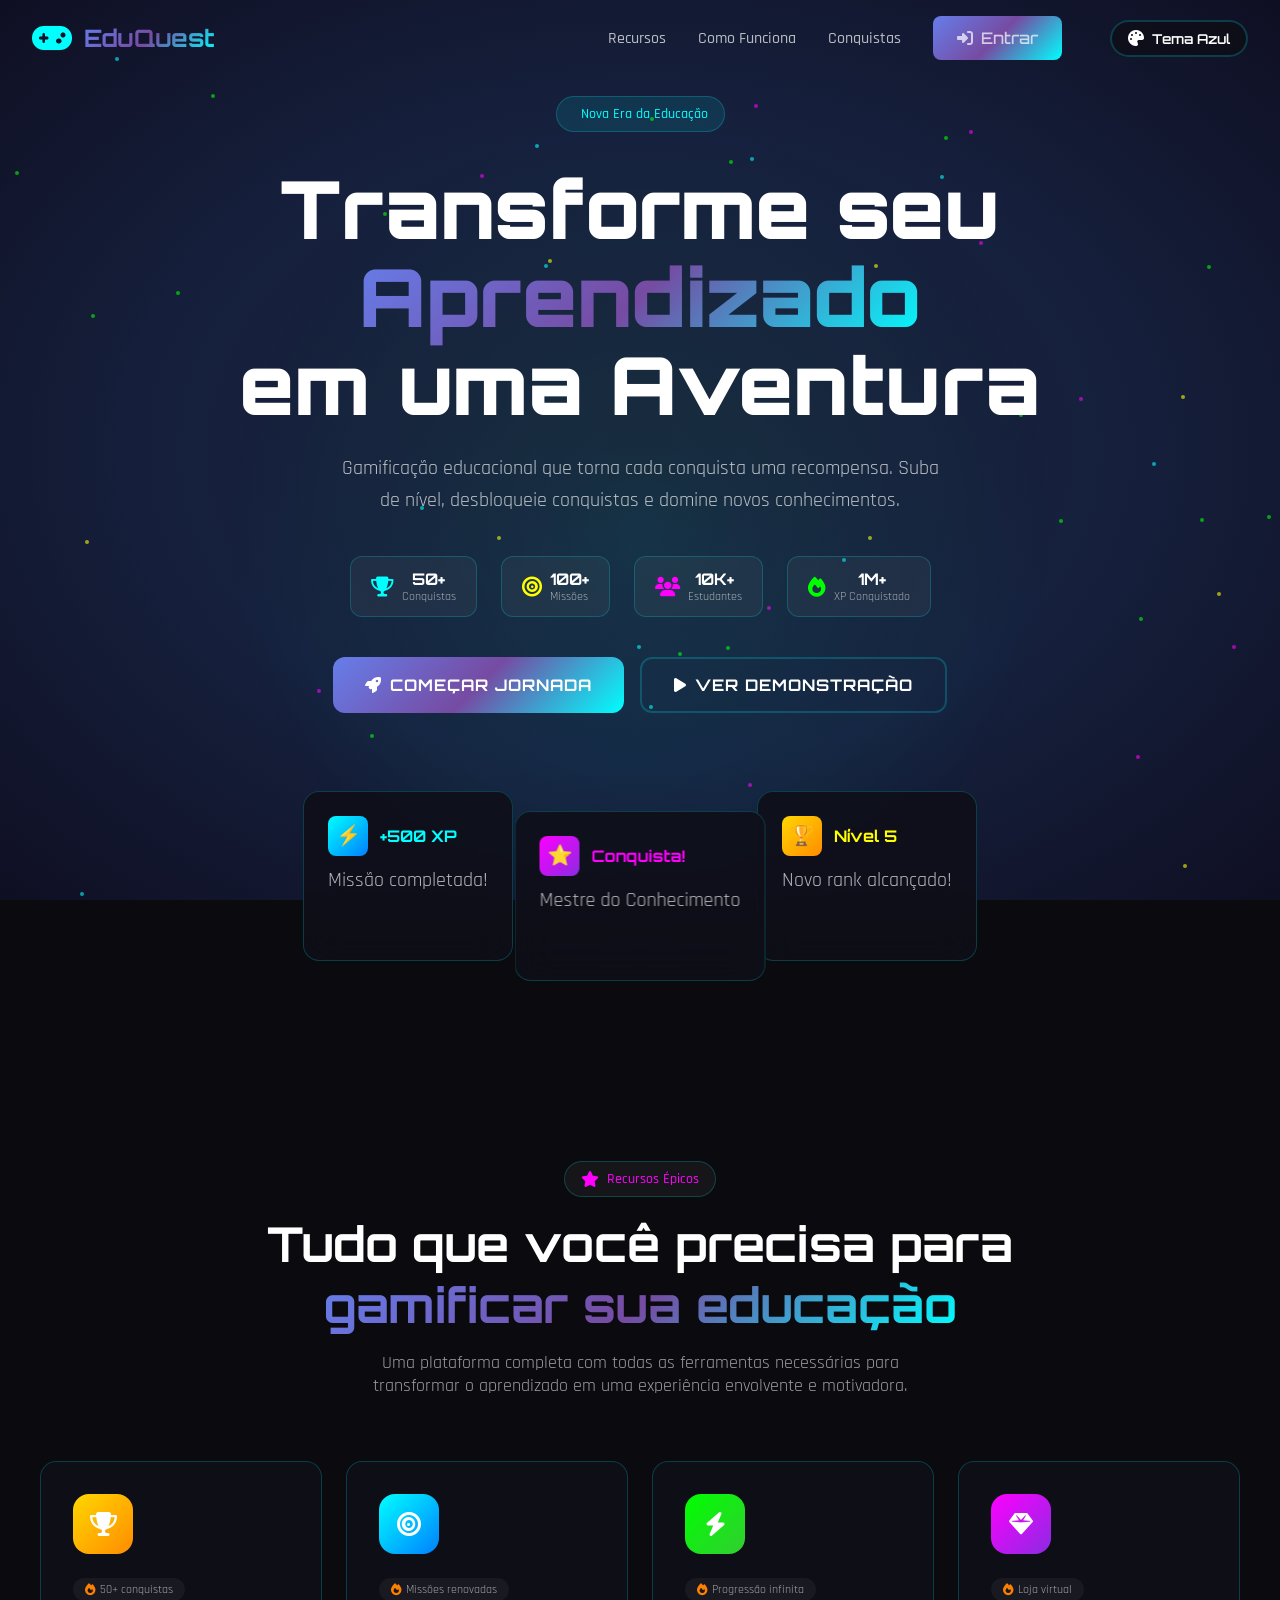
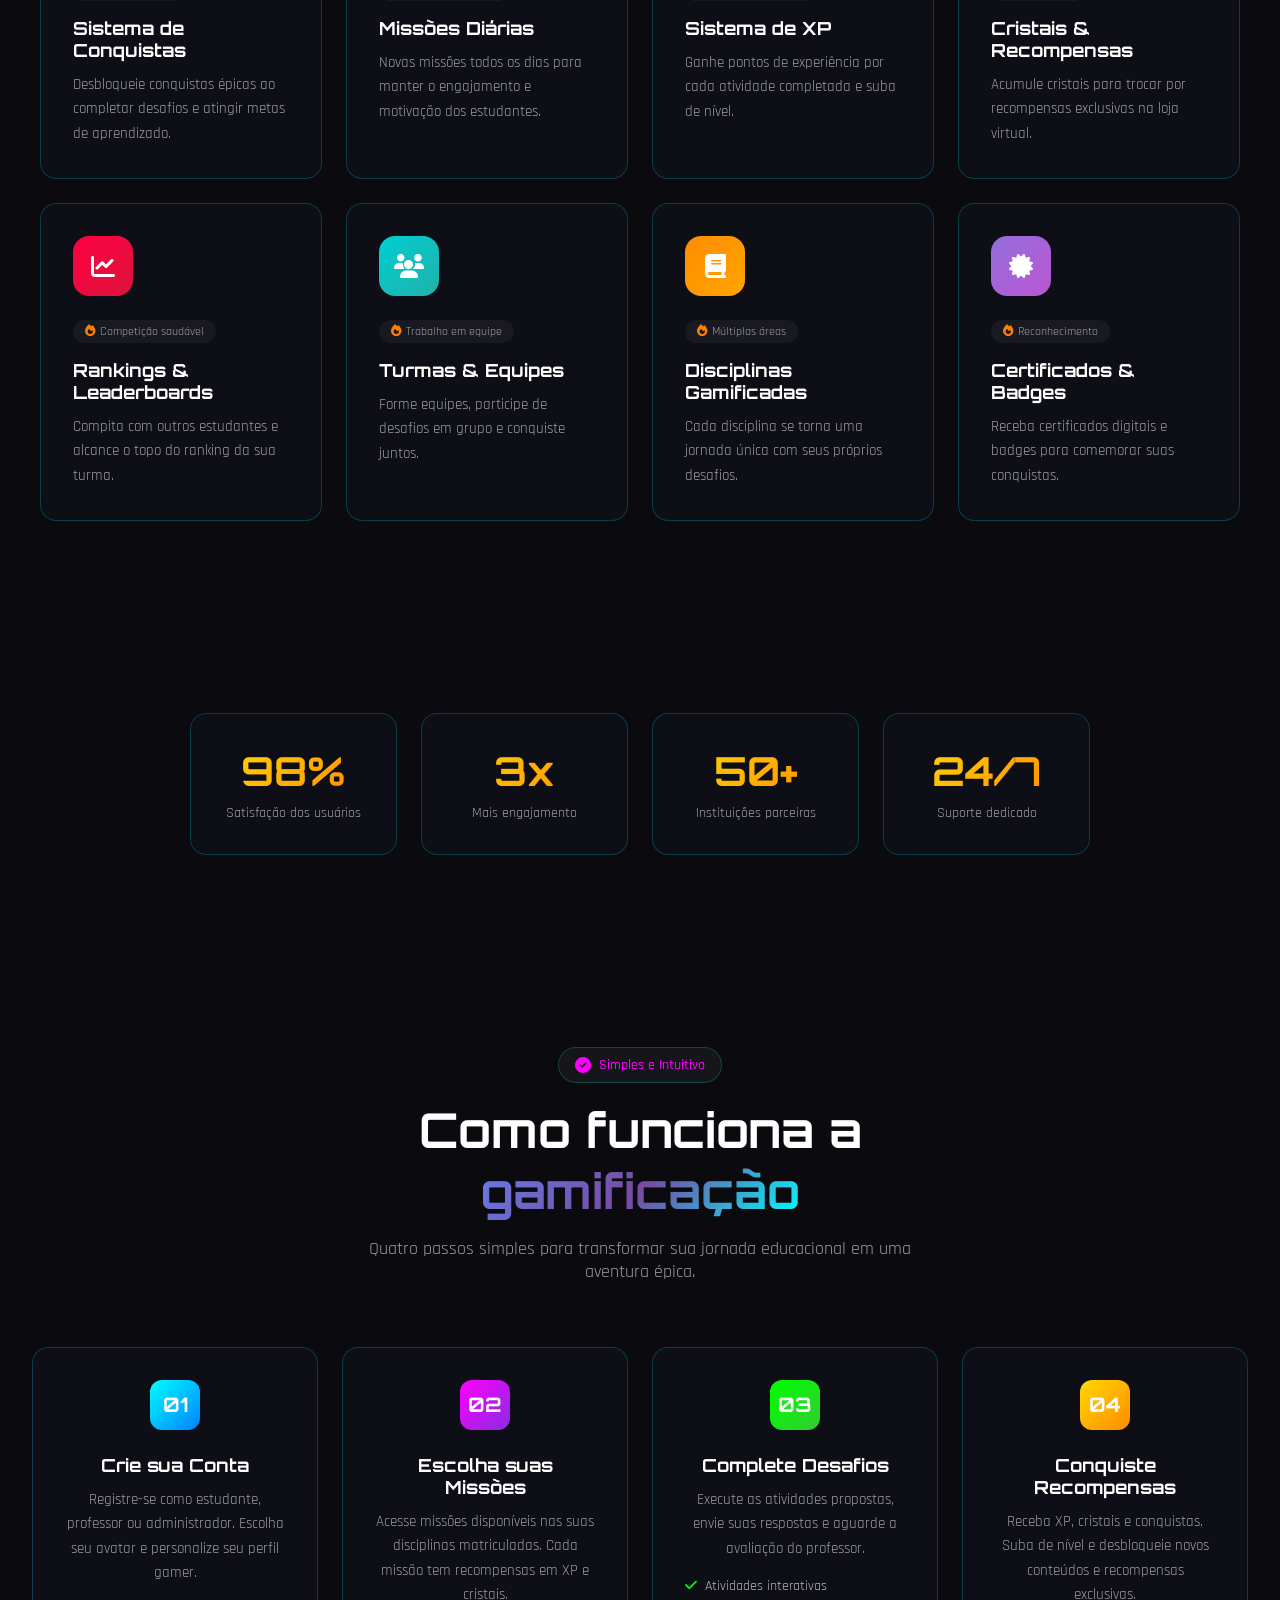
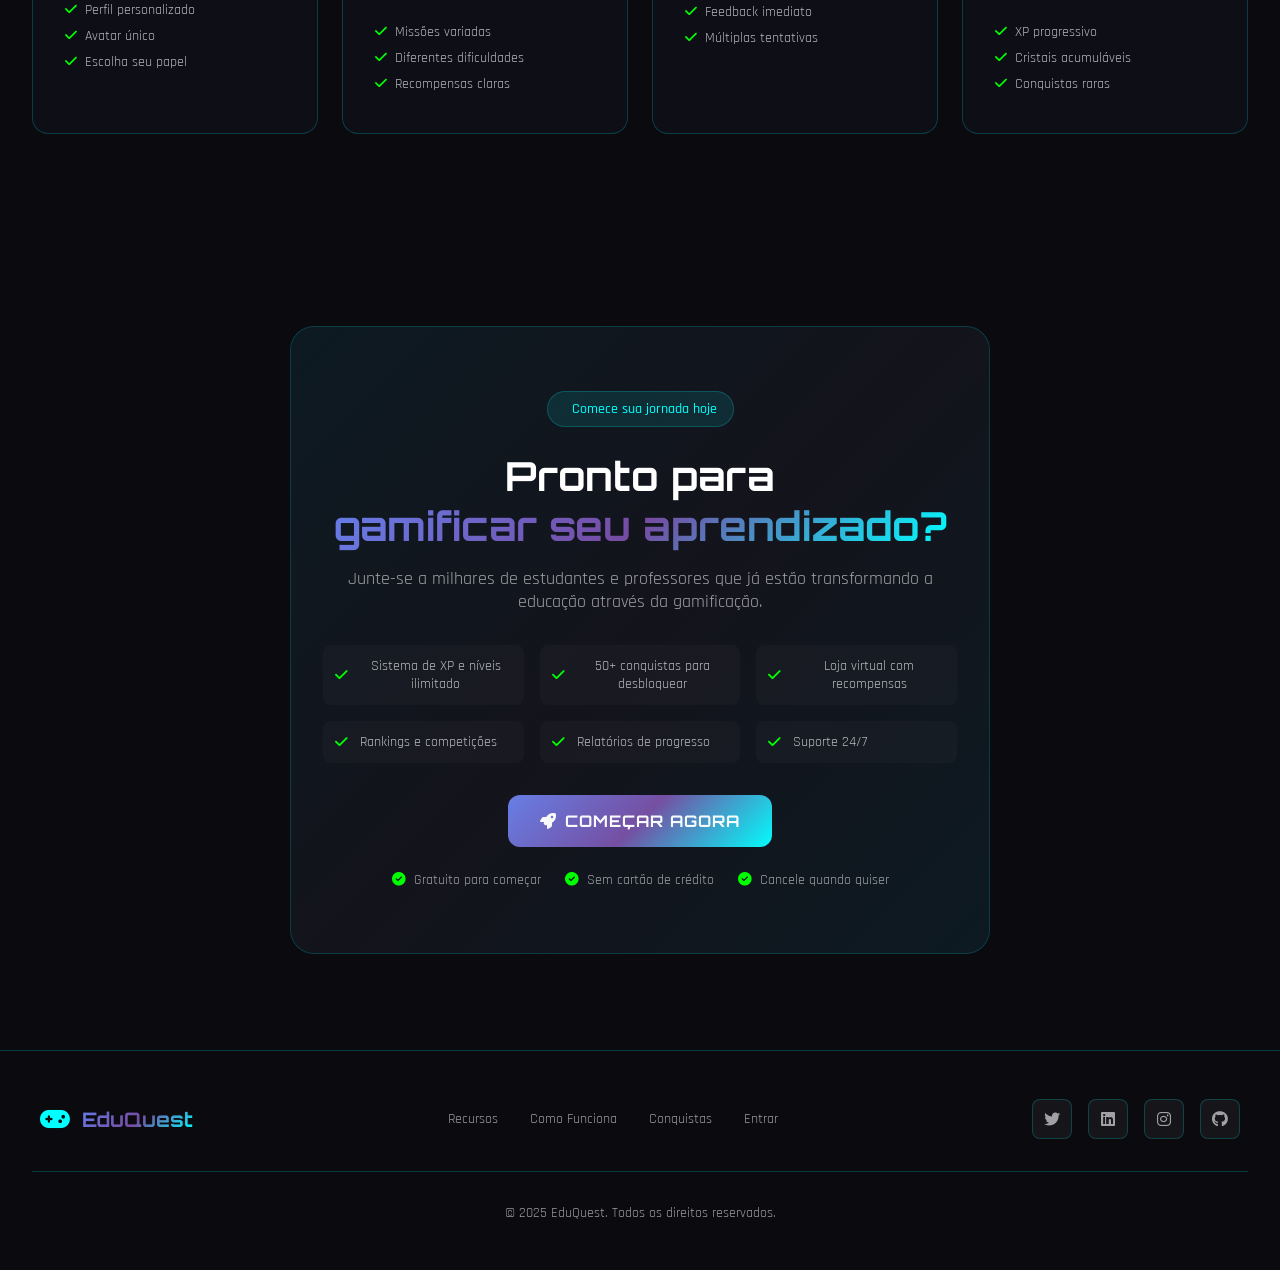
==== commit 4582c7c0: "melhora stats-section e adiciona .gitignore" ====
--- a/static/index.html
+++ b/static/index.html
@@ -77,12 +77,12 @@
             --success-neon: #00A651;
             --danger-neon: #CD5C5C;
             --warning-neon: #D2691E;
-            --bg-dark: #F5F5DC;
-            --bg-darker: #E8E4C9;
-            --bg-card: rgba(255, 255, 250, 0.95);
+            --bg-dark: #FFFFFF;
+            --bg-darker: #F8FAFC;
+            --bg-card: #FFFFFF;
             --text-primary: #2C3E2C;
             --text-secondary: rgba(44, 62, 44, 0.85);
-            --text-muted: rgba(44, 62, 44, 0.75);
+            --text-muted: rgba(44, 62, 44, 0.65);
             --border-color: rgba(0, 166, 81, 0.3);
             --gradient-primary: linear-gradient(135deg, #00A651 0%, #007A33 40%, #FFD700 100%);
             --gradient-gold: linear-gradient(135deg, #FFD700, #FFED4A);
@@ -93,8 +93,8 @@
             --gradient-teal: linear-gradient(135deg, #6B8E23, #9ACD32);
             --gradient-orange: linear-gradient(135deg, #D2691E, #F4A460);
             --gradient-violet: linear-gradient(135deg, #C3B091, #D2B48C);
-            --bg-particles: linear-gradient(135deg, #F5F5DC 0%, #E8E4C9 25%, #D4C4A0 50%, #C3B091 75%, #B8A88A 100%);
-            --hero-glow: rgba(0, 166, 81, 0.15);
+            --bg-particles: linear-gradient(135deg, #FFFFFF 0%, #F8FAFC 50%, #F1F5F9 100%);
+            --hero-glow: rgba(0, 166, 81, 0.08);
         }
 
         * {
@@ -459,7 +459,7 @@
         /* ==================== FLOATING CARDS ==================== */
         .floating-cards {
             position: relative;
-            height: 200px;
+            height: 240px;
             margin-top: 3rem;
             animation: fadeInUp 0.8s ease 0.5s both;
         }
@@ -475,27 +475,39 @@
         }
 
         .float-card:nth-child(1) {
-            left: 10%;
-            top: 0;
-            animation-delay: 0s;
+            left: 8%;
+            top: 30px;
+            animation: floatCard1 6s ease-in-out infinite;
         }
 
         .float-card:nth-child(2) {
-            right: 10%;
-            top: 20px;
+            right: 8%;
+            top: 30px;
+            animation: floatCard2 6s ease-in-out infinite;
             animation-delay: 2s;
         }
 
         .float-card:nth-child(3) {
             left: 50%;
+            bottom: 20px;
             transform: translateX(-50%);
-            bottom: 0;
+            animation: floatCard3 6s ease-in-out infinite;
             animation-delay: 4s;
         }
 
-        @keyframes floatCard {
-            0%, 100% { transform: translateY(0); }
-            50% { transform: translateY(-20px); }
+        @keyframes floatCard1 {
+            0%, 100% { transform: translate(0, 0); }
+            50% { transform: translate(8px, -8px); }
+        }
+
+        @keyframes floatCard2 {
+            0%, 100% { transform: translate(0, 0); }
+            50% { transform: translate(-8px, -8px); }
+        }
+
+        @keyframes floatCard3 {
+            0%, 100% { transform: translateX(-50%) translateY(0); }
+            50% { transform: translateX(-50%) translateY(8px); }
         }
 
         .float-card-header {
@@ -685,8 +697,8 @@
 
         /* ==================== STATS SECTION ==================== */
         .stats-section {
-            padding: 4rem 2rem;
-            background: rgba(128, 128, 128, 0.05);
+            padding: 6rem 2rem;
+            position: relative;
         }
 
         .stats-grid {
@@ -703,6 +715,7 @@
             background: var(--bg-card);
             border: 1px solid var(--border-color);
             border-radius: 1rem;
+            transition: all 0.3s ease;
         }
 
         .stat-card .value {
@@ -714,6 +727,12 @@
             background-clip: text;
             -webkit-text-fill-color: transparent;
             margin-bottom: 0.5rem;
+        }
+
+        .stat-card:hover {
+            transform: translateY(-5px);
+            border-color: var(--primary-neon);
+            box-shadow: 0 10px 30px var(--hero-glow);
         }
 
         .stat-card .label {
@@ -1114,451 +1133,564 @@
             color: var(--bg-dark);
         }
     </style>
+    <base target="_blank">
+    <base target="_blank">
 </head>
 <body>
-    <!-- Particles Background -->
-    <div id="particles-container" class="particles-container"></div>
-
-    <!-- Navigation -->
-    <nav id="navbar">
-        <div class="nav-container">
-            <div class="logo">
-                <i class="fas fa-gamepad"></i>
-                <span>EduQuest</span>
-            </div>
-            <div class="nav-links">
-                <a href="#features">Recursos</a>
-                <a href="#how-it-works">Como Funciona</a>
-                <a href="#achievements">Conquistas</a>
-                <a href="app/index.html" class="btn-login">
-                    <i class="fas fa-sign-in-alt"></i> Entrar
-                </a>
-                <button class="theme-toggle" id="themeToggle" onclick="toggleTheme()">
-                    <i class="fas fa-palette"></i>
-                    <span id="themeText">Tema Azul</span>
-                </button>
-            </div>
-        </div>
-    </nav>
-
-    <!-- Hero Section -->
-    <section class="hero">
-        <div class="hero-content">
-            <div class="hero-badge">
-                <i class="fas fa-sparkles"></i>
-                <span id="heroBadgeText">Nova Era da Educação</span>
-            </div>
-
-            <h1>
-                <span id="heroTitle1">Transforme seu</span><br>
-                <span class="gradient-text" id="heroTitle2">Aprendizado</span><br>
-                <span id="heroTitle3">em uma Aventura</span>
-            </h1>
-
-            <p>Gamificação educacional que torna cada conquista uma recompensa. Suba de nível, desbloqueie conquistas e domine novos conhecimentos.</p>
-
-            <div class="hero-stats">
-                <div class="hero-stat">
-                    <i class="fas fa-trophy"></i>
-                    <div>
-                        <div class="value">50+</div>
-                        <div class="label">Conquistas</div>
-                    </div>
-                </div>
-                <div class="hero-stat">
-                    <i class="fas fa-bullseye"></i>
-                    <div>
-                        <div class="value">100+</div>
-                        <div class="label">Missões</div>
-                    </div>
-                </div>
-                <div class="hero-stat">
-                    <i class="fas fa-users"></i>
-                    <div>
-                        <div class="value">10K+</div>
-                        <div class="label">Estudantes</div>
-                    </div>
-                </div>
-                <div class="hero-stat">
-                    <i class="fas fa-fire"></i>
-                    <div>
-                        <div class="value">1M+</div>
-                        <div class="label">XP Conquistado</div>
-                    </div>
-                </div>
-            </div>
-
-            <div class="hero-buttons">
-                <a href="app/index.html" class="btn-primary">
-                    <i class="fas fa-rocket"></i> Começar Jornada
-                </a>
-                <a href="#features" class="btn-secondary">
-                    <i class="fas fa-play"></i> Ver Demonstração
-                </a>
-            </div>
-
-            <!-- Floating Cards -->
-            <div class="floating-cards">
-                <div class="float-card">
-                    <div class="float-card-header">
-                        <div class="float-card-icon">⚡</div>
-                        <span class="float-card-title">+500 XP</span>
-                    </div>
-                    <p class="float-card-text">Missão completada!</p>
-                </div>
-                <div class="float-card">
-                    <div class="float-card-header">
-                        <div class="float-card-icon">🏆</div>
-                        <span class="float-card-title" style="color: var(--accent-neon);">Nível 5</span>
-                    </div>
-                    <p class="float-card-text">Novo rank alcançado!</p>
-                </div>
-                <div class="float-card">
-                    <div class="float-card-header">
-                        <div class="float-card-icon">⭐</div>
-                        <span class="float-card-title" style="color: var(--secondary-neon);">Conquista!</span>
-                    </div>
-                    <p class="float-card-text">Mestre do Conhecimento</p>
-                </div>
-            </div>
-        </div>
-    </section>
-
-    <!-- Features Section -->
-    <section class="features" id="features">
-        <div class="section-header">
-            <div class="section-badge">
-                <i class="fas fa-star"></i>
-                <span>Recursos Épicos</span>
-            </div>
-            <h2>
-                Tudo que você precisa para<br>
-                <span>gamificar sua educação</span>
-            </h2>
-            <p>Uma plataforma completa com todas as ferramentas necessárias para transformar o aprendizado em uma experiência envolvente e motivadora.</p>
-        </div>
-
-        <div class="features-grid">
-            <div class="feature-card">
-                <div class="feature-icon">
-                    <i class="fas fa-trophy"></i>
-                </div>
-                <div class="feature-badge">
-                    <i class="fas fa-fire"></i>
-                    <span>50+ conquistas</span>
-                </div>
-                <h3>Sistema de Conquistas</h3>
-                <p>Desbloqueie conquistas épicas ao completar desafios e atingir metas de aprendizado.</p>
-            </div>
-
-            <div class="feature-card">
-                <div class="feature-icon">
-                    <i class="fas fa-bullseye"></i>
-                </div>
-                <div class="feature-badge">
-                    <i class="fas fa-fire"></i>
-                    <span>Missões renovadas</span>
-                </div>
-                <h3>Missões Diárias</h3>
-                <p>Novas missões todos os dias para manter o engajamento e motivação dos estudantes.</p>
-            </div>
-
-            <div class="feature-card">
-                <div class="feature-icon">
-                    <i class="fas fa-bolt"></i>
-                </div>
-                <div class="feature-badge">
-                    <i class="fas fa-fire"></i>
-                    <span>Progressão infinita</span>
-                </div>
-                <h3>Sistema de XP</h3>
-                <p>Ganhe pontos de experiência por cada atividade completada e suba de nível.</p>
-            </div>
-
-            <div class="feature-card">
-                <div class="feature-icon">
-                    <i class="fas fa-gem"></i>
-                </div>
-                <div class="feature-badge">
-                    <i class="fas fa-fire"></i>
-                    <span>Loja virtual</span>
-                </div>
-                <h3>Cristais & Recompensas</h3>
-                <p>Acumule cristais para trocar por recompensas exclusivas na loja virtual.</p>
-            </div>
-
-            <div class="feature-card">
-                <div class="feature-icon">
-                    <i class="fas fa-chart-line"></i>
-                </div>
-                <div class="feature-badge">
-                    <i class="fas fa-fire"></i>
-                    <span>Competição saudável</span>
-                </div>
-                <h3>Rankings & Leaderboards</h3>
-                <p>Compita com outros estudantes e alcance o topo do ranking da sua turma.</p>
-            </div>
-
-            <div class="feature-card">
-                <div class="feature-icon">
-                    <i class="fas fa-users"></i>
-                </div>
-                <div class="feature-badge">
-                    <i class="fas fa-fire"></i>
-                    <span>Trabalho em equipe</span>
-                </div>
-                <h3>Turmas & Equipes</h3>
-                <p>Forme equipes, participe de desafios em grupo e conquiste juntos.</p>
-            </div>
-
-            <div class="feature-card">
-                <div class="feature-icon">
-                    <i class="fas fa-book"></i>
-                </div>
-                <div class="feature-badge">
-                    <i class="fas fa-fire"></i>
-                    <span>Múltiplas áreas</span>
-                </div>
-                <h3>Disciplinas Gamificadas</h3>
-                <p>Cada disciplina se torna uma jornada única com seus próprios desafios.</p>
-            </div>
-
-            <div class="feature-card">
-                <div class="feature-icon">
-                    <i class="fas fa-certificate"></i>
-                </div>
-                <div class="feature-badge">
-                    <i class="fas fa-fire"></i>
-                    <span>Reconhecimento</span>
-                </div>
-                <h3>Certificados & Badges</h3>
-                <p>Receba certificados digitais e badges para comemorar suas conquistas.</p>
-            </div>
-        </div>
-    </section>
-
-    <!-- Stats Section -->
-    <section class="stats-section">
-        <div class="stats-grid">
-            <div class="stat-card">
-                <div class="value">98%</div>
-                <div class="label">Satisfação dos usuários</div>
-            </div>
-            <div class="stat-card">
-                <div class="value">3x</div>
-                <div class="label">Mais engajamento</div>
-            </div>
-            <div class="stat-card">
-                <div class="value">50+</div>
-                <div class="label">Instituições parceiras</div>
-            </div>
-            <div class="stat-card">
-                <div class="value">24/7</div>
-                <div class="label">Suporte dedicado</div>
-            </div>
-        </div>
-    </section>
-
-    <!-- How It Works Section -->
-    <section class="how-it-works" id="how-it-works">
-        <div class="section-header">
-            <div class="section-badge">
-                <i class="fas fa-check-circle"></i>
-                <span>Simples e Intuitivo</span>
-            </div>
-            <h2>
-                Como funciona a<br>
-                <span>gamificação</span>
-            </h2>
-            <p>Quatro passos simples para transformar sua jornada educacional em uma aventura épica.</p>
-        </div>
-
-        <div class="steps-grid">
-            <div class="step-card">
-                <div class="step-number">01</div>
-                <h3>Crie sua Conta</h3>
-                <p>Registre-se como estudante, professor ou administrador. Escolha seu avatar e personalize seu perfil gamer.</p>
-                <div class="step-features">
-                    <div class="step-feature">
-                        <i class="fas fa-check"></i>
-                        <span>Perfil personalizado</span>
-                    </div>
-                    <div class="step-feature">
-                        <i class="fas fa-check"></i>
-                        <span>Avatar único</span>
-                    </div>
-                    <div class="step-feature">
-                        <i class="fas fa-check"></i>
-                        <span>Escolha seu papel</span>
-                    </div>
-                </div>
-            </div>
-
-            <div class="step-card">
-                <div class="step-number" style="background: var(--gradient-purple);">02</div>
-                <h3>Escolha suas Missões</h3>
-                <p>Acesse missões disponíveis nas suas disciplinas matriculadas. Cada missão tem recompensas em XP e cristais.</p>
-                <div class="step-features">
-                    <div class="step-feature">
-                        <i class="fas fa-check"></i>
-                        <span>Missões variadas</span>
-                    </div>
-                    <div class="step-feature">
-                        <i class="fas fa-check"></i>
-                        <span>Diferentes dificuldades</span>
-                    </div>
-                    <div class="step-feature">
-                        <i class="fas fa-check"></i>
-                        <span>Recompensas claras</span>
-                    </div>
-                </div>
-            </div>
-
-            <div class="step-card">
-                <div class="step-number" style="background: var(--gradient-green);">03</div>
-                <h3>Complete Desafios</h3>
-                <p>Execute as atividades propostas, envie suas respostas e aguarde a avaliação do professor.</p>
-                <div class="step-features">
-                    <div class="step-feature">
-                        <i class="fas fa-check"></i>
-                        <span>Atividades interativas</span>
-                    </div>
-                    <div class="step-feature">
-                        <i class="fas fa-check"></i>
-                        <span>Feedback imediato</span>
-                    </div>
-                    <div class="step-feature">
-                        <i class="fas fa-check"></i>
-                        <span>Múltiplas tentativas</span>
-                    </div>
-                </div>
-            </div>
-
-            <div class="step-card">
-                <div class="step-number" style="background: var(--gradient-gold);">04</div>
-                <h3>Conquiste Recompensas</h3>
-                <p>Receba XP, cristais e conquistas. Suba de nível e desbloqueie novos conteúdos e recompensas exclusivas.</p>
-                <div class="step-features">
-                    <div class="step-feature">
-                        <i class="fas fa-check"></i>
-                        <span>XP progressivo</span>
-                    </div>
-                    <div class="step-feature">
-                        <i class="fas fa-check"></i>
-                        <span>Cristais acumuláveis</span>
-                    </div>
-                    <div class="step-feature">
-                        <i class="fas fa-check"></i>
-                        <span>Conquistas raras</span>
-                    </div>
-                </div>
-            </div>
-        </div>
-    </section>
-
-    <!-- CTA Section -->
-    <section class="cta-section">
-        <div class="cta-container">
-            <div class="cta-badge">
-                <i class="fas fa-sparkles"></i>
-                <span>Comece sua jornada hoje</span>
-            </div>
-
-            <h2>
-                Pronto para<br>
-                <span>gamificar seu aprendizado?</span>
-            </h2>
-
-            <p>Junte-se a milhares de estudantes e professores que já estão transformando a educação através da gamificação.</p>
-
-            <div class="cta-benefits">
-                <div class="cta-benefit">
+<!-- Particles Background -->
+<div id="particles-container" class="particles-container"></div>
+
+<!-- Navigation -->
+<nav id="navbar">
+    <div class="nav-container">
+        <div class="logo">
+            <i class="fas fa-gamepad"></i>
+            <span>EduQuest</span>
+        </div>
+        <div class="nav-links">
+            <a href="#features">Recursos</a>
+            <a href="#how-it-works">Como Funciona</a>
+            <a href="#achievements">Conquistas</a>
+            <a href="app/index.html" class="btn-login">
+                <i class="fas fa-sign-in-alt"></i> Entrar
+            </a>
+            <button class="theme-toggle" id="themeToggle" onclick="toggleTheme()">
+                <i class="fas fa-palette"></i>
+                <span id="themeText">Tema Azul</span>
+            </button>
+        </div>
+    </div>
+</nav>
+
+<!-- Hero Section -->
+<section class="hero">
+    <div class="hero-content">
+        <div class="hero-badge">
+            <i class="fas fa-sparkles"></i>
+            <span id="heroBadgeText">Nova Era da Educação</span>
+        </div>
+
+        <h1>
+            <span id="heroTitle1">Transforme seu</span><br>
+            <span class="gradient-text" id="heroTitle2">Aprendizado</span><br>
+            <span id="heroTitle3">em uma Aventura</span>
+        </h1>
+
+        <p>Gamificação educacional que torna cada conquista uma recompensa. Suba de nível, desbloqueie conquistas e domine novos conhecimentos.</p>
+
+        <div class="hero-stats">
+            <div class="hero-stat">
+                <i class="fas fa-trophy"></i>
+                <div>
+                    <div class="value">50+</div>
+                    <div class="label">Conquistas</div>
+                </div>
+            </div>
+            <div class="hero-stat">
+                <i class="fas fa-bullseye"></i>
+                <div>
+                    <div class="value">100+</div>
+                    <div class="label">Missões</div>
+                </div>
+            </div>
+            <div class="hero-stat">
+                <i class="fas fa-users"></i>
+                <div>
+                    <div class="value">10K+</div>
+                    <div class="label">Estudantes</div>
+                </div>
+            </div>
+            <div class="hero-stat">
+                <i class="fas fa-fire"></i>
+                <div>
+                    <div class="value">1M+</div>
+                    <div class="label">XP Conquistado</div>
+                </div>
+            </div>
+        </div>
+
+        <div class="hero-buttons">
+            <a href="app/index.html" class="btn-primary">
+                <i class="fas fa-rocket"></i> Começar Jornada
+            </a>
+            <a href="#features" class="btn-secondary">
+                <i class="fas fa-play"></i> Ver Demonstração
+            </a>
+        </div>
+
+        <!-- Floating Cards -->
+        <div class="floating-cards">
+            <div class="float-card">
+                <div class="float-card-header">
+                    <div class="float-card-icon">⚡</div>
+                    <span class="float-card-title">+500 XP</span>
+                </div>
+                <p class="float-card-text">Missão completada!</p>
+            </div>
+            <div class="float-card">
+                <div class="float-card-header">
+                    <div class="float-card-icon">🏆</div>
+                    <span class="float-card-title" style="color: var(--accent-neon);">Nível 5</span>
+                </div>
+                <p class="float-card-text">Novo rank alcançado!</p>
+            </div>
+            <div class="float-card">
+                <div class="float-card-header">
+                    <div class="float-card-icon">⭐</div>
+                    <span class="float-card-title" style="color: var(--secondary-neon);">Conquista!</span>
+                </div>
+                <p class="float-card-text">Mestre do Conhecimento</p>
+            </div>
+        </div>
+    </div>
+</section>
+
+<!-- Features Section -->
+<section class="features" id="features">
+    <div class="section-header">
+        <div class="section-badge">
+            <i class="fas fa-star"></i>
+            <span>Recursos Épicos</span>
+        </div>
+        <h2>
+            Tudo que você precisa para<br>
+            <span>gamificar sua educação</span>
+        </h2>
+        <p>Uma plataforma completa com todas as ferramentas necessárias para transformar o aprendizado em uma experiência envolvente e motivadora.</p>
+    </div>
+
+    <div class="features-grid">
+        <div class="feature-card">
+            <div class="feature-icon">
+                <i class="fas fa-trophy"></i>
+            </div>
+            <div class="feature-badge">
+                <i class="fas fa-fire"></i>
+                <span>50+ conquistas</span>
+            </div>
+            <h3>Sistema de Conquistas</h3>
+            <p>Desbloqueie conquistas épicas ao completar desafios e atingir metas de aprendizado.</p>
+        </div>
+
+        <div class="feature-card">
+            <div class="feature-icon">
+                <i class="fas fa-bullseye"></i>
+            </div>
+            <div class="feature-badge">
+                <i class="fas fa-fire"></i>
+                <span>Missões renovadas</span>
+            </div>
+            <h3>Missões Diárias</h3>
+            <p>Novas missões todos os dias para manter o engajamento e motivação dos estudantes.</p>
+        </div>
+
+        <div class="feature-card">
+            <div class="feature-icon">
+                <i class="fas fa-bolt"></i>
+            </div>
+            <div class="feature-badge">
+                <i class="fas fa-fire"></i>
+                <span>Progressão infinita</span>
+            </div>
+            <h3>Sistema de XP</h3>
+            <p>Ganhe pontos de experiência por cada atividade completada e suba de nível.</p>
+        </div>
+
+        <div class="feature-card">
+            <div class="feature-icon">
+                <i class="fas fa-gem"></i>
+            </div>
+            <div class="feature-badge">
+                <i class="fas fa-fire"></i>
+                <span>Loja virtual</span>
+            </div>
+            <h3>Cristais & Recompensas</h3>
+            <p>Acumule cristais para trocar por recompensas exclusivas na loja virtual.</p>
+        </div>
+
+        <div class="feature-card">
+            <div class="feature-icon">
+                <i class="fas fa-chart-line"></i>
+            </div>
+            <div class="feature-badge">
+                <i class="fas fa-fire"></i>
+                <span>Competição saudável</span>
+            </div>
+            <h3>Rankings & Leaderboards</h3>
+            <p>Compita com outros estudantes e alcance o topo do ranking da sua turma.</p>
+        </div>
+
+        <div class="feature-card">
+            <div class="feature-icon">
+                <i class="fas fa-users"></i>
+            </div>
+            <div class="feature-badge">
+                <i class="fas fa-fire"></i>
+                <span>Trabalho em equipe</span>
+            </div>
+            <h3>Turmas & Equipes</h3>
+            <p>Forme equipes, participe de desafios em grupo e conquiste juntos.</p>
+        </div>
+
+        <div class="feature-card">
+            <div class="feature-icon">
+                <i class="fas fa-book"></i>
+            </div>
+            <div class="feature-badge">
+                <i class="fas fa-fire"></i>
+                <span>Múltiplas áreas</span>
+            </div>
+            <h3>Disciplinas Gamificadas</h3>
+            <p>Cada disciplina se torna uma jornada única com seus próprios desafios.</p>
+        </div>
+
+        <div class="feature-card">
+            <div class="feature-icon">
+                <i class="fas fa-certificate"></i>
+            </div>
+            <div class="feature-badge">
+                <i class="fas fa-fire"></i>
+                <span>Reconhecimento</span>
+            </div>
+            <h3>Certificados & Badges</h3>
+            <p>Receba certificados digitais e badges para comemorar suas conquistas.</p>
+        </div>
+    </div>
+</section>
+
+<!-- Stats Section -->
+<section class="stats-section">
+    <div class="stats-grid">
+        <div class="stat-card">
+            <div class="value">98%</div>
+            <div class="label">Satisfação dos usuários</div>
+        </div>
+        <div class="stat-card">
+            <div class="value">3x</div>
+            <div class="label">Mais engajamento</div>
+        </div>
+        <div class="stat-card">
+            <div class="value">50+</div>
+            <div class="label">Instituições parceiras</div>
+        </div>
+        <div class="stat-card">
+            <div class="value">24/7</div>
+            <div class="label">Suporte dedicado</div>
+        </div>
+    </div>
+</section>
+
+<!-- How It Works Section -->
+<section class="how-it-works" id="how-it-works">
+    <div class="section-header">
+        <div class="section-badge">
+            <i class="fas fa-check-circle"></i>
+            <span>Simples e Intuitivo</span>
+        </div>
+        <h2>
+            Como funciona a<br>
+            <span>gamificação</span>
+        </h2>
+        <p>Quatro passos simples para transformar sua jornada educacional em uma aventura épica.</p>
+    </div>
+
+    <div class="steps-grid">
+        <div class="step-card">
+            <div class="step-number">01</div>
+            <h3>Crie sua Conta</h3>
+            <p>Registre-se como estudante, professor ou administrador. Escolha seu avatar e personalize seu perfil gamer.</p>
+            <div class="step-features">
+                <div class="step-feature">
                     <i class="fas fa-check"></i>
-                    <span>Sistema de XP e níveis ilimitado</span>
-                </div>
-                <div class="cta-benefit">
+                    <span>Perfil personalizado</span>
+                </div>
+                <div class="step-feature">
                     <i class="fas fa-check"></i>
-                    <span>50+ conquistas para desbloquear</span>
-                </div>
-                <div class="cta-benefit">
+                    <span>Avatar único</span>
+                </div>
+                <div class="step-feature">
                     <i class="fas fa-check"></i>
-                    <span>Loja virtual com recompensas</span>
-                </div>
-                <div class="cta-benefit">
+                    <span>Escolha seu papel</span>
+                </div>
+            </div>
+        </div>
+
+        <div class="step-card">
+            <div class="step-number" style="background: var(--gradient-purple);">02</div>
+            <h3>Escolha suas Missões</h3>
+            <p>Acesse missões disponíveis nas suas disciplinas matriculadas. Cada missão tem recompensas em XP e cristais.</p>
+            <div class="step-features">
+                <div class="step-feature">
                     <i class="fas fa-check"></i>
-                    <span>Rankings e competições</span>
-                </div>
-                <div class="cta-benefit">
+                    <span>Missões variadas</span>
+                </div>
+                <div class="step-feature">
                     <i class="fas fa-check"></i>
-                    <span>Relatórios de progresso</span>
-                </div>
-                <div class="cta-benefit">
+                    <span>Diferentes dificuldades</span>
+                </div>
+                <div class="step-feature">
                     <i class="fas fa-check"></i>
-                    <span>Suporte 24/7</span>
-                </div>
-            </div>
-
-            <a href="app/index.html" class="btn-primary" style="margin-bottom: 1.5rem;">
-                <i class="fas fa-rocket"></i> Começar Agora
-            </a>
-
-            <div class="cta-trust">
-                <span><i class="fas fa-check-circle"></i> Gratuito para começar</span>
-                <span><i class="fas fa-check-circle"></i> Sem cartão de crédito</span>
-                <span><i class="fas fa-check-circle"></i> Cancele quando quiser</span>
-            </div>
-        </div>
-    </section>
-
-    <!-- Footer -->
-    <footer>
-        <div class="footer-content">
-            <div class="footer-logo">
-                <i class="fas fa-gamepad"></i>
-                <span>EduQuest</span>
-            </div>
-            <div class="footer-links">
-                <a href="#features">Recursos</a>
-                <a href="#how-it-works">Como Funciona</a>
-                <a href="#achievements">Conquistas</a>
-                <a href="app/index.html">Entrar</a>
-            </div>
-            <div class="footer-social">
-                <a href="#"><i class="fab fa-twitter"></i></a>
-                <a href="#"><i class="fab fa-linkedin"></i></a>
-                <a href="#"><i class="fab fa-instagram"></i></a>
-                <a href="#"><i class="fab fa-github"></i></a>
-            </div>
-        </div>
-        <div class="footer-bottom">
-            <p>&copy; 2025 EduQuest. Todos os direitos reservados.</p>
-        </div>
-    </footer>
-
-    <script>
-        // Theme Management
-        let currentTheme = 'blue';
-        const themes = ['blue', 'military', 'light'];
-        const themeNames = {
-            'blue': 'Tema Azul',
-            'military': 'Tema Militar',
-            'light': 'Tema Claro'
-        };
-        const themeIcons = {
-            'blue': 'fa-palette',
-            'military': 'fa-shield-alt',
-            'light': 'fa-sun'
-        };
-
-        function toggleTheme() {
-            const currentIndex = themes.indexOf(currentTheme);
-            const nextIndex = (currentIndex + 1) % themes.length;
-            currentTheme = themes[nextIndex];
-
-            // Apply theme
-            if (currentTheme === 'blue') {
-                document.body.removeAttribute('data-theme');
+                    <span>Recompensas claras</span>
+                </div>
+            </div>
+        </div>
+
+        <div class="step-card">
+            <div class="step-number" style="background: var(--gradient-green);">03</div>
+            <h3>Complete Desafios</h3>
+            <p>Execute as atividades propostas, envie suas respostas e aguarde a avaliação do professor.</p>
+            <div class="step-features">
+                <div class="step-feature">
+                    <i class="fas fa-check"></i>
+                    <span>Atividades interativas</span>
+                </div>
+                <div class="step-feature">
+                    <i class="fas fa-check"></i>
+                    <span>Feedback imediato</span>
+                </div>
+                <div class="step-feature">
+                    <i class="fas fa-check"></i>
+                    <span>Múltiplas tentativas</span>
+                </div>
+            </div>
+        </div>
+
+        <div class="step-card">
+            <div class="step-number" style="background: var(--gradient-gold);">04</div>
+            <h3>Conquiste Recompensas</h3>
+            <p>Receba XP, cristais e conquistas. Suba de nível e desbloqueie novos conteúdos e recompensas exclusivas.</p>
+            <div class="step-features">
+                <div class="step-feature">
+                    <i class="fas fa-check"></i>
+                    <span>XP progressivo</span>
+                </div>
+                <div class="step-feature">
+                    <i class="fas fa-check"></i>
+                    <span>Cristais acumuláveis</span>
+                </div>
+                <div class="step-feature">
+                    <i class="fas fa-check"></i>
+                    <span>Conquistas raras</span>
+                </div>
+            </div>
+        </div>
+    </div>
+</section>
+
+<!-- CTA Section -->
+<section class="cta-section">
+    <div class="cta-container">
+        <div class="cta-badge">
+            <i class="fas fa-sparkles"></i>
+            <span>Comece sua jornada hoje</span>
+        </div>
+
+        <h2>
+            Pronto para<br>
+            <span>gamificar seu aprendizado?</span>
+        </h2>
+
+        <p>Junte-se a milhares de estudantes e professores que já estão transformando a educação através da gamificação.</p>
+
+        <div class="cta-benefits">
+            <div class="cta-benefit">
+                <i class="fas fa-check"></i>
+                <span>Sistema de XP e níveis ilimitado</span>
+            </div>
+            <div class="cta-benefit">
+                <i class="fas fa-check"></i>
+                <span>50+ conquistas para desbloquear</span>
+            </div>
+            <div class="cta-benefit">
+                <i class="fas fa-check"></i>
+                <span>Loja virtual com recompensas</span>
+            </div>
+            <div class="cta-benefit">
+                <i class="fas fa-check"></i>
+                <span>Rankings e competições</span>
+            </div>
+            <div class="cta-benefit">
+                <i class="fas fa-check"></i>
+                <span>Relatórios de progresso</span>
+            </div>
+            <div class="cta-benefit">
+                <i class="fas fa-check"></i>
+                <span>Suporte 24/7</span>
+            </div>
+        </div>
+
+        <a href="app/index.html" class="btn-primary" style="margin-bottom: 1.5rem;">
+            <i class="fas fa-rocket"></i> Começar Agora
+        </a>
+
+        <div class="cta-trust">
+            <span><i class="fas fa-check-circle"></i> Gratuito para começar</span>
+            <span><i class="fas fa-check-circle"></i> Sem cartão de crédito</span>
+            <span><i class="fas fa-check-circle"></i> Cancele quando quiser</span>
+        </div>
+    </div>
+</section>
+
+<!-- Footer -->
+<footer>
+    <div class="footer-content">
+        <div class="footer-logo">
+            <i class="fas fa-gamepad"></i>
+            <span>EduQuest</span>
+        </div>
+        <div class="footer-links">
+            <a href="#features">Recursos</a>
+            <a href="#how-it-works">Como Funciona</a>
+            <a href="#achievements">Conquistas</a>
+            <a href="app/index.html">Entrar</a>
+        </div>
+        <div class="footer-social">
+            <a href="#"><i class="fab fa-twitter"></i></a>
+            <a href="#"><i class="fab fa-linkedin"></i></a>
+            <a href="#"><i class="fab fa-instagram"></i></a>
+            <a href="#"><i class="fab fa-github"></i></a>
+        </div>
+    </div>
+    <div class="footer-bottom">
+        <p>&copy; 2025 EduQuest. Todos os direitos reservados.</p>
+    </div>
+</footer>
+
+<script>
+    // Theme Management
+    let currentTheme = 'blue';
+    const themes = ['blue', 'military', 'light'];
+    const themeNames = {
+        'blue': 'Tema Azul',
+        'military': 'Tema Militar',
+        'light': 'Tema Claro'
+    };
+    const themeIcons = {
+        'blue': 'fa-palette',
+        'military': 'fa-shield-alt',
+        'light': 'fa-sun'
+    };
+
+    function toggleTheme() {
+        const currentIndex = themes.indexOf(currentTheme);
+        const nextIndex = (currentIndex + 1) % themes.length;
+        currentTheme = themes[nextIndex];
+
+        // Apply theme
+        if (currentTheme === 'blue') {
+            document.body.removeAttribute('data-theme');
+        } else {
+            document.body.setAttribute('data-theme', currentTheme);
+        }
+
+        // Update button
+        const btn = document.getElementById('themeToggle');
+        const icon = btn.querySelector('i');
+        const text = document.getElementById('themeText');
+
+        icon.className = 'fas ' + themeIcons[currentTheme];
+        text.textContent = themeNames[currentTheme];
+
+        // Update hero text for military theme
+        updateHeroText();
+
+        // Reinitialize particles with new colors
+        initParticles();
+
+        // Save preference
+        localStorage.setItem('eduquest-theme', currentTheme);
+    }
+
+    function updateHeroText() {
+        const badgeText = document.getElementById('heroBadgeText');
+        const title1 = document.getElementById('heroTitle1');
+        const title2 = document.getElementById('heroTitle2');
+        const title3 = document.getElementById('heroTitle3');
+
+        if (currentTheme === 'military') {
+            badgeText.textContent = 'Missão: Educação de Excelência';
+            title1.textContent = 'Disciplina e Honra';
+            title2.textContent = 'na Educação';
+            title3.textContent = 'em Primeiro Lugar';
+        } else if (currentTheme === 'light') {
+            badgeText.textContent = 'Educação para Todos';
+            title1.textContent = 'Transforme seu';
+            title2.textContent = 'Aprendizado';
+            title3.textContent = 'em uma Aventura';
+        } else {
+            badgeText.textContent = 'Nova Era da Educação';
+            title1.textContent = 'Transforme seu';
+            title2.textContent = 'Aprendizado';
+            title3.textContent = 'em uma Aventura';
+        }
+    }
+
+    // Particles
+    function initParticles() {
+        const container = document.getElementById('particles-container');
+        // Clear existing particles
+        const existingParticles = container.querySelectorAll('.particle');
+        existingParticles.forEach(p => p.remove());
+
+        const particleCount = 50;
+        let colors;
+
+        if (currentTheme === 'military') {
+            colors = ['#00C853', '#FFEA00', '#6B8E3B', '#00ff41'];
+        } else if (currentTheme === 'light') {
+            colors = ['#00A651', '#FFD700', '#6B8E23', '#00D46A'];
+        } else {
+            colors = ['#00ffff', '#ff00ff', '#ffff00', '#00ff00'];
+        }
+
+        for (let i = 0; i < particleCount; i++) {
+            const particle = document.createElement('div');
+            particle.className = 'particle';
+            particle.style.left = `${Math.random() * 100}%`;
+            particle.style.top = `${Math.random() * 100}%`;
+            particle.style.animationDelay = `${Math.random() * 6}s`;
+            particle.style.animationDuration = `${4 + Math.random() * 4}s`;
+            particle.style.background = colors[Math.floor(Math.random() * colors.length)];
+
+            container.appendChild(particle);
+        }
+    }
+
+    // Navbar scroll effect
+    function initNavbar() {
+        const navbar = document.getElementById('navbar');
+
+        window.addEventListener('scroll', () => {
+            if (window.scrollY > 50) {
+                navbar.classList.add('scrolled');
             } else {
+                navbar.classList.remove('scrolled');
+            }
+        });
+    }
+
+    // Smooth scroll for anchor links
+    function initSmoothScroll() {
+        document.querySelectorAll('a[href^="#"]').forEach(anchor => {
+            anchor.addEventListener('click', function(e) {
+                e.preventDefault();
+                const target = document.querySelector(this.getAttribute('href'));
+                if (target) {
+                    target.scrollIntoView({
+                        behavior: 'smooth',
+                        block: 'start'
+                    });
+                }
+            });
+        });
+    }
+
+    // Load saved theme
+    function loadSavedTheme() {
+        const savedTheme = localStorage.getItem('eduquest-theme');
+        if (savedTheme && themes.includes(savedTheme)) {
+            currentTheme = savedTheme;
+            if (currentTheme !== 'blue') {
                 document.body.setAttribute('data-theme', currentTheme);
             }
 
@@ -1570,128 +1702,17 @@
             icon.className = 'fas ' + themeIcons[currentTheme];
             text.textContent = themeNames[currentTheme];
 
-            // Update hero text for military theme
             updateHeroText();
-
-            // Reinitialize particles with new colors
-            initParticles();
-
-            // Save preference
-            localStorage.setItem('eduquest-theme', currentTheme);
-        }
-
-        function updateHeroText() {
-            const badgeText = document.getElementById('heroBadgeText');
-            const title1 = document.getElementById('heroTitle1');
-            const title2 = document.getElementById('heroTitle2');
-            const title3 = document.getElementById('heroTitle3');
-
-            if (currentTheme === 'military') {
-                badgeText.textContent = 'Missão: Educação de Excelência';
-                title1.textContent = 'Disciplina e Honra';
-                title2.textContent = 'na Educação';
-                title3.textContent = 'em Primeiro Lugar';
-            } else if (currentTheme === 'light') {
-                badgeText.textContent = 'Educação para Todos';
-                title1.textContent = 'Transforme seu';
-                title2.textContent = 'Aprendizado';
-                title3.textContent = 'em uma Aventura';
-            } else {
-                badgeText.textContent = 'Nova Era da Educação';
-                title1.textContent = 'Transforme seu';
-                title2.textContent = 'Aprendizado';
-                title3.textContent = 'em uma Aventura';
-            }
-        }
-
-        // Particles
-        function initParticles() {
-            const container = document.getElementById('particles-container');
-            // Clear existing particles
-            const existingParticles = container.querySelectorAll('.particle');
-            existingParticles.forEach(p => p.remove());
-
-            const particleCount = 50;
-            let colors;
-
-            if (currentTheme === 'military') {
-                colors = ['#00C853', '#FFEA00', '#6B8E3B', '#00ff41'];
-            } else if (currentTheme === 'light') {
-                colors = ['#00A651', '#FFD700', '#6B8E23', '#00D46A'];
-            } else {
-                colors = ['#00ffff', '#ff00ff', '#ffff00', '#00ff00'];
-            }
-
-            for (let i = 0; i < particleCount; i++) {
-                const particle = document.createElement('div');
-                particle.className = 'particle';
-                particle.style.left = `${Math.random() * 100}%`;
-                particle.style.top = `${Math.random() * 100}%`;
-                particle.style.animationDelay = `${Math.random() * 6}s`;
-                particle.style.animationDuration = `${4 + Math.random() * 4}s`;
-                particle.style.background = colors[Math.floor(Math.random() * colors.length)];
-
-                container.appendChild(particle);
-            }
-        }
-
-        // Navbar scroll effect
-        function initNavbar() {
-            const navbar = document.getElementById('navbar');
-
-            window.addEventListener('scroll', () => {
-                if (window.scrollY > 50) {
-                    navbar.classList.add('scrolled');
-                } else {
-                    navbar.classList.remove('scrolled');
-                }
-            });
-        }
-
-        // Smooth scroll for anchor links
-        function initSmoothScroll() {
-            document.querySelectorAll('a[href^="#"]').forEach(anchor => {
-                anchor.addEventListener('click', function(e) {
-                    e.preventDefault();
-                    const target = document.querySelector(this.getAttribute('href'));
-                    if (target) {
-                        target.scrollIntoView({
-                            behavior: 'smooth',
-                            block: 'start'
-                        });
-                    }
-                });
-            });
-        }
-
-        // Load saved theme
-        function loadSavedTheme() {
-            const savedTheme = localStorage.getItem('eduquest-theme');
-            if (savedTheme && themes.includes(savedTheme)) {
-                currentTheme = savedTheme;
-                if (currentTheme !== 'blue') {
-                    document.body.setAttribute('data-theme', currentTheme);
-                }
-
-                // Update button
-                const btn = document.getElementById('themeToggle');
-                const icon = btn.querySelector('i');
-                const text = document.getElementById('themeText');
-
-                icon.className = 'fas ' + themeIcons[currentTheme];
-                text.textContent = themeNames[currentTheme];
-
-                updateHeroText();
-            }
-        }
-
-        // Initialize
-        document.addEventListener('DOMContentLoaded', () => {
-            loadSavedTheme();
-            initParticles();
-            initNavbar();
-            initSmoothScroll();
-        });
-    </script>
+        }
+    }
+
+    // Initialize
+    document.addEventListener('DOMContentLoaded', () => {
+        loadSavedTheme();
+        initParticles();
+        initNavbar();
+        initSmoothScroll();
+    });
+</script>
 </body>
 </html>
